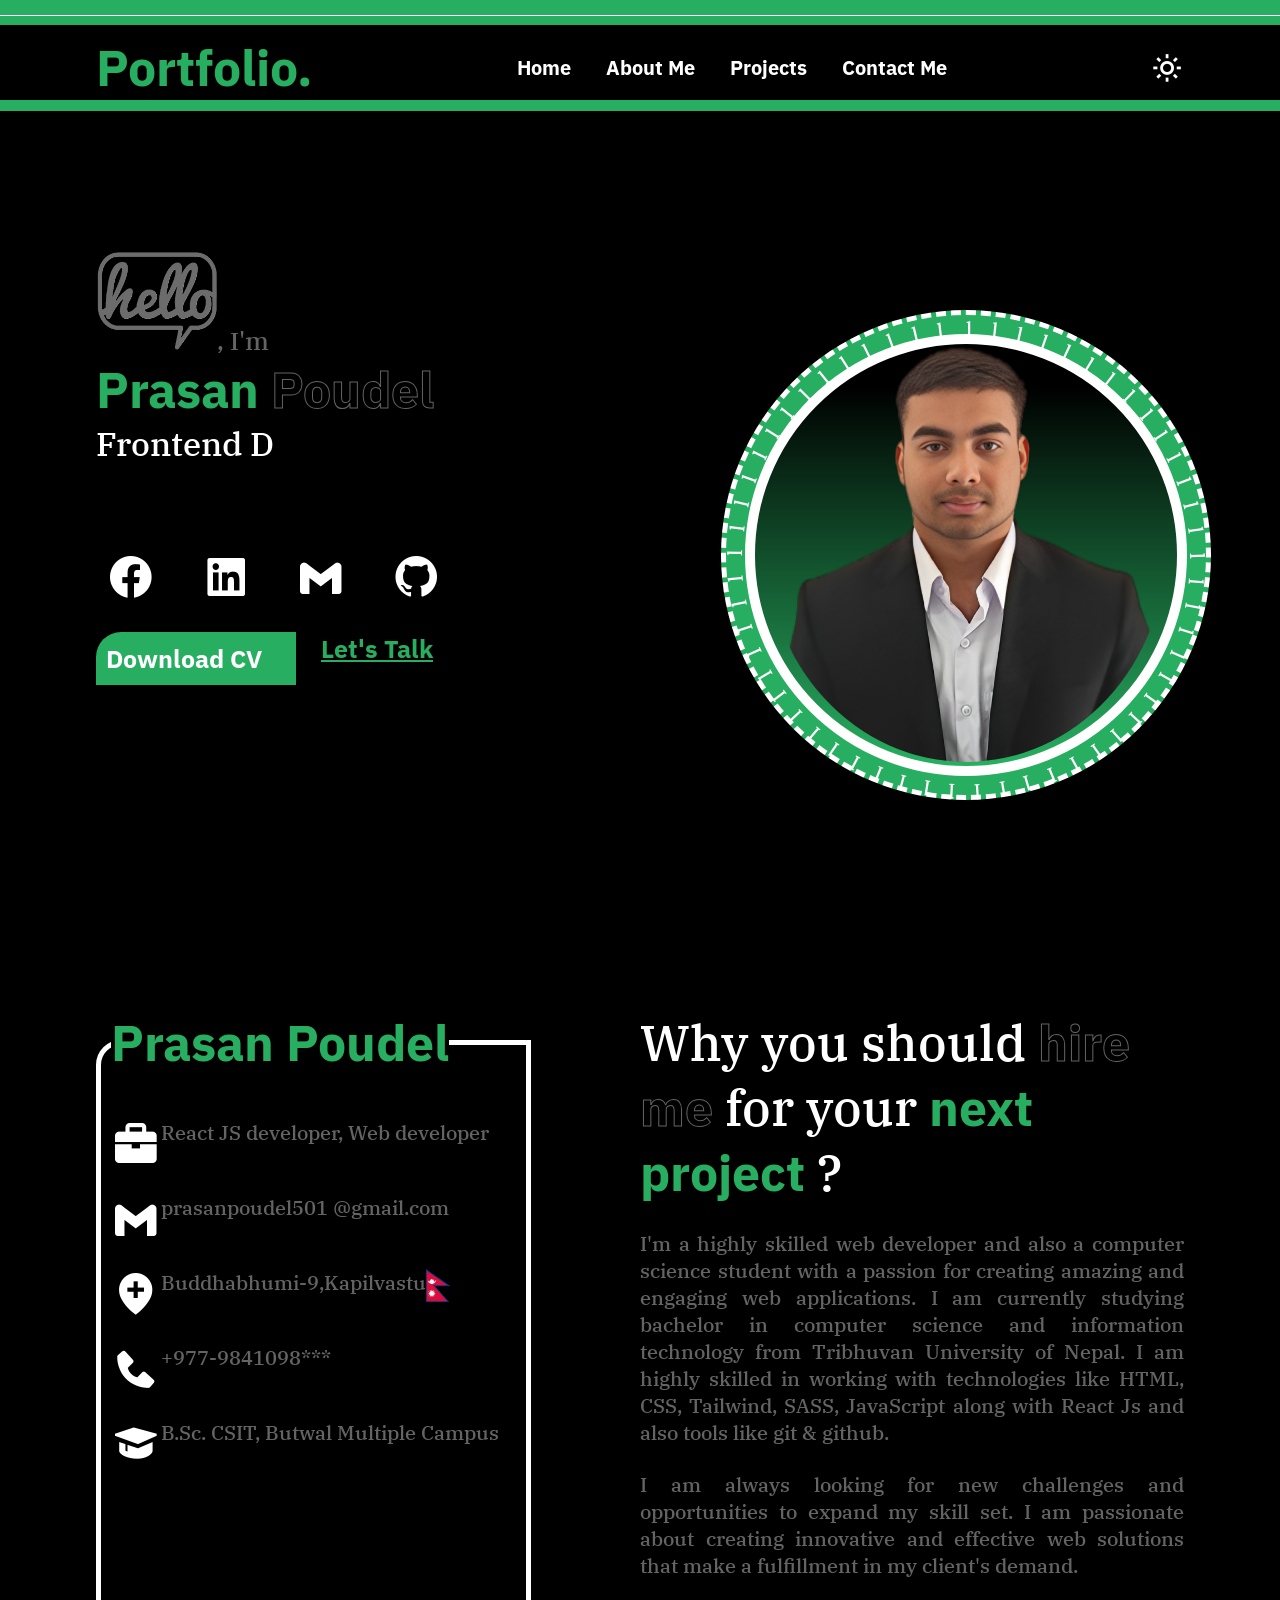
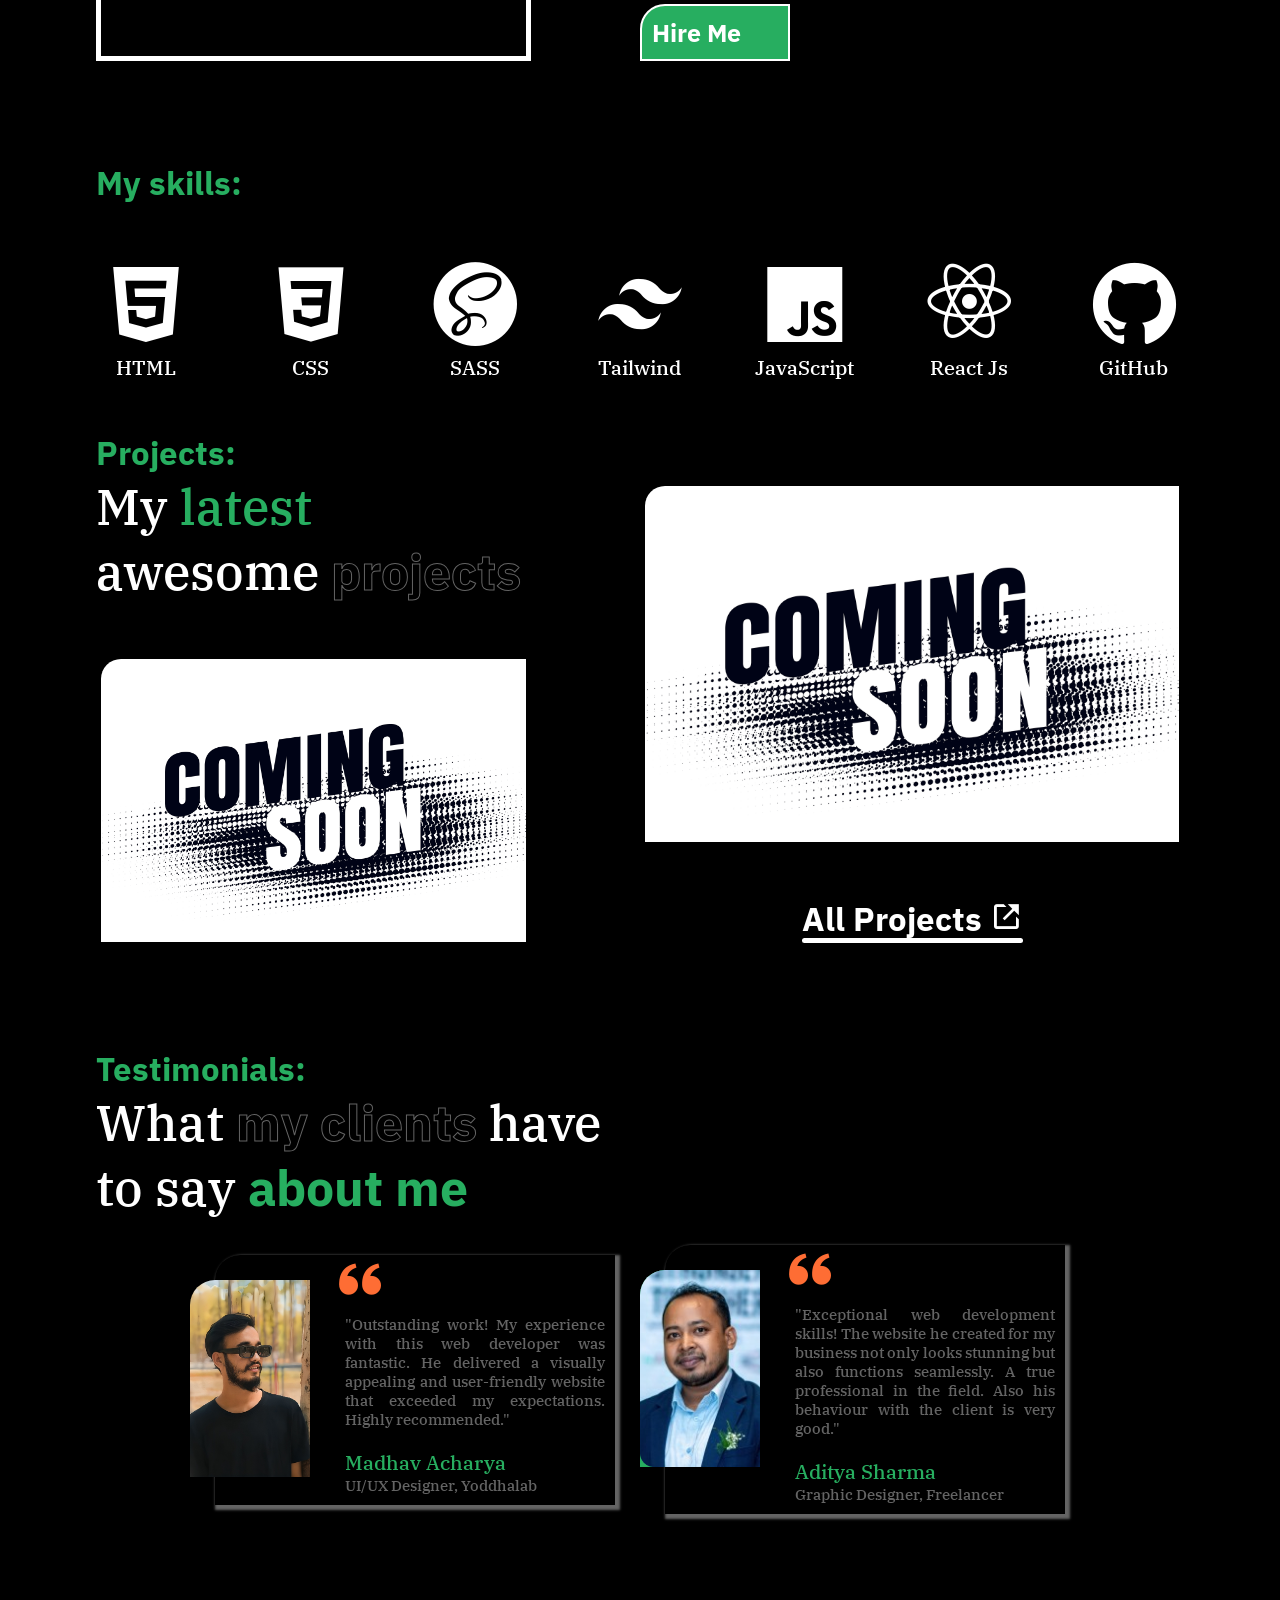
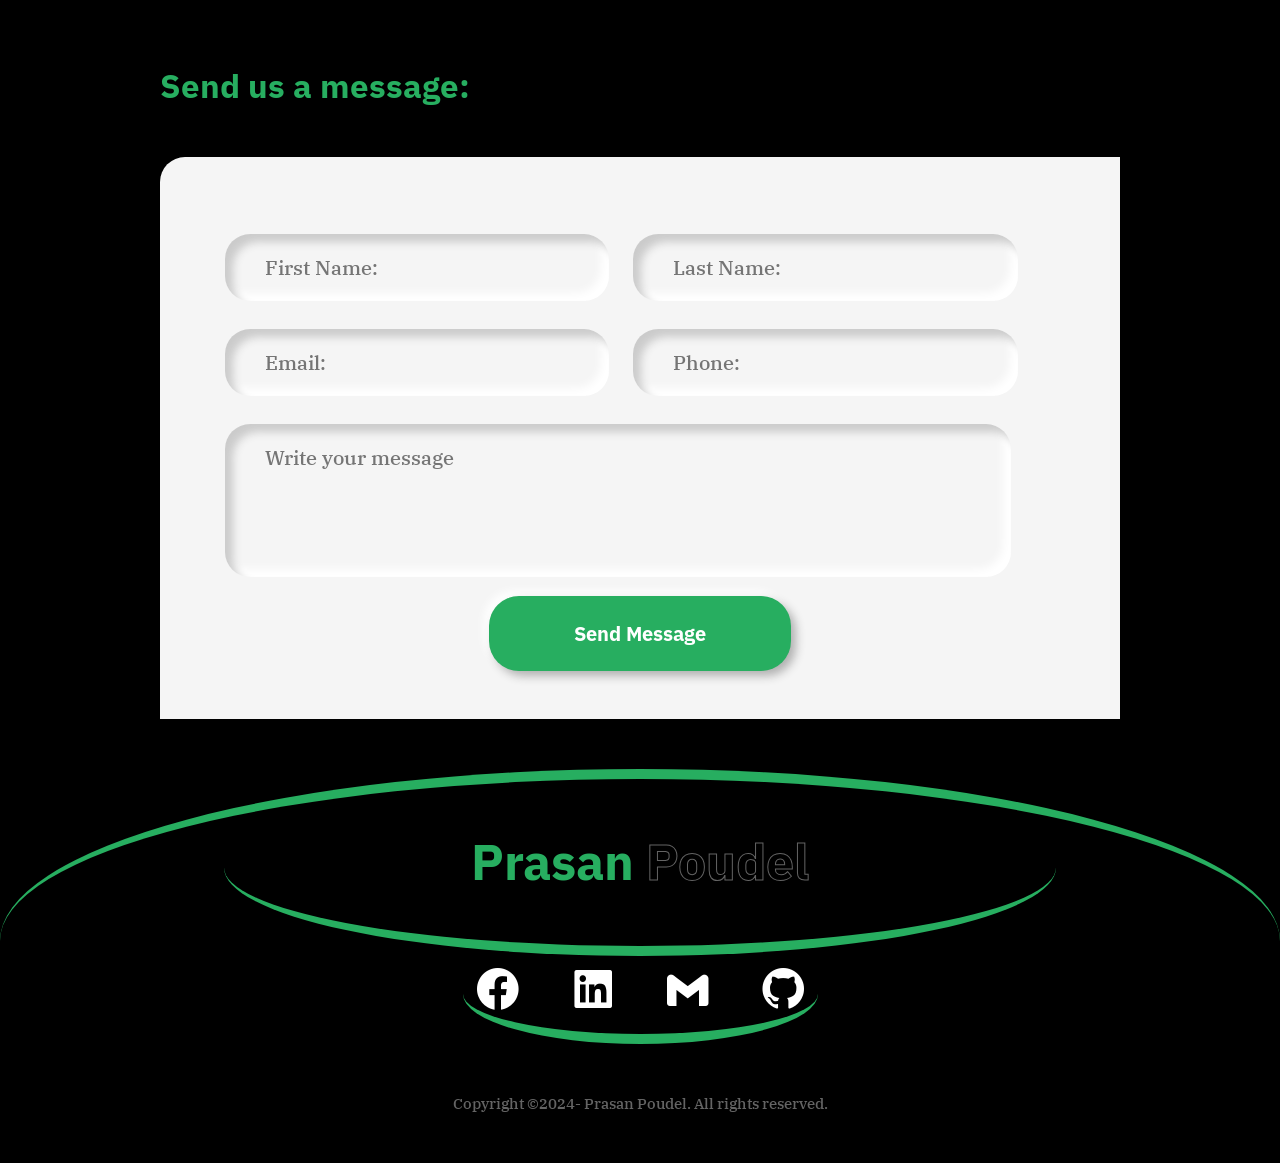
==== index.html @ 03b22774 "done" ====
<!DOCTYPE html>
<html lang="en">
<head>
  <meta charset="UTF-8">
  <meta name="viewport" content="width=device-width, initial-scale=1.0">
  <title>Prasan Poudel Portfolio.</title>
  <link rel="stylesheet" href="./style.css">
  <link href='https://unpkg.com/boxicons@2.1.4/css/boxicons.min.css' rel='stylesheet'>
  <link href="https://unpkg.com/aos@2.3.1/dist/aos.css" rel="stylesheet">
  <link rel="icon" href="./images/icon.webp">
</head>
<body>
  <div class="top">
    <div class="top_whiteLine"></div>
  </div>
  <header>
    <h1 class="primaryColor specialFont">Portfolio.</h1>
    <div class="navLinks">
      <ul> 
      <li><a href="#hero" class="specialFont">Home</a></li>
      <li><a href="#about" class="specialFont">About Me</a></li>
      <li><a href="#projects" class="specialFont">Projects</a></li>
      <li><a href="#contact" class="specialFont">Contact Me</a></li>
      </ul>
    </div>
    <button id="darkModeBtn" class='bx bx-moon' onclick="darkModeToggle()"></button>
    <div id="menuBtn" class="bx bx-menu-alt-right"></div> 
  </header>
  <section class="hero" id="hero">
    <div class="heroText" data-aos="fade-up" >
<p class="greet">
  <img src="./images/hello.png" alt="">, I'm
</p>
<h1 class="primaryColor specialFont">
  Prasan
<span class="transparentText specialFont">
Poudel</span></h1>
<p class="typewriter">
</p>
<div class="mySocials">
<ul>
  <li>
    <a href="https://www.facebook.com/prasan.poudel.77"><i class='bx bxl-facebook-circle'></i></a>
    <a href="#"><i class='bx bxl-linkedin-square' ></i></a>
    <a href="mailto:prasanpoudel501.gmail.com"><i class='bx bxl-gmail' ></i></a>
    <a href="https://github.com/PrasanPoudel"><i class='bx bxl-github' ></i></a>
  </li>
</ul>
</div>
<div class="heroBtn">
  <button class="downloadCV"><a href="./portfolio.pdf" class="specialFont">Download CV</a></button>
  <a href="#contact" class="specialFont">Let's Talk</a>
</div>
    </div>
    <div class="heroImg">
    <div class="heroImgContainer">
      <img src="images/profile.png" alt="">
      <div class="rotate-text">
          <div class="text">
              <p>lllllllllllllllllllllllllllllllllllllllllllllllllllllllll</p>
          </div>
          <span><i></i></span>
      </div>
  </div>
  </div>
  </section>
  
  <section class="about" id="about">
  <fieldset class="about-Box1" data-aos="fade-right" >
    <legend class="primaryColor specialFont">Prasan Poudel</legend>
    <ul>
      <li>
        <i class='bx bxs-briefcase'></i>
        React JS developer, Web developer
      </li>
      <li>
        <i class='bx bxl-gmail'></i>
        prasanpoudel501 @gmail.com
      </li>
      <li>
        <i class='bx bxs-location-plus'></i>
        Buddhabhumi-9,Kapilvastu <img src="./images/NepalFlag.png" alt="" class="NepalFlag">
      </li>
      <li>
        <i class='bx bxs-phone'></i>
        +977-9841098***
      </li>
      <li>
        <i class='bx bxs-graduation'></i>
        B.Sc. CSIT, Butwal Multiple Campus
      </li>
    </ul>
  </fieldset>
<div class="about-Box2" data-aos="fade-left" >
  <p class="headingText">
    Why you should <span class="transparentText specialFont">hire me</span> for your <span class="primaryColor specialFont">next </span><span class="primaryColor specialFont">project </span>?
  </p>
<p class="explanation">
  I'm a highly skilled web developer and also a computer science student with a passion for creating amazing and engaging web applications. I am currently studying bachelor in computer science and information technology from Tribhuvan University of Nepal. I am highly skilled in working with technologies like HTML, CSS, Tailwind, SASS, JavaScript along with React Js and also tools like git & github.
</p>
<p class="explanation"> I am always looking for new challenges and opportunities to expand my skill set. I am passionate about creating innovative and effective web solutions that make a fulfillment in my client's demand.
</p>
<button class="hireBtn "><a href="mailto:prasanpoudel501@gmail.com" class="specialFont">Hire Me</a></button>
</div>
  </section>
  <section class="mySkills">
    <div class="mySkillsTitle">
      <p class="specialFont">My skills:</p>
    </div>
    <div class="skills" data-aos="fade-down" >
      <ul>
        <li><i class='bx bxl-html5'></i>HTML</li>
        <li><i class='bx bxl-css3'></i>CSS</li>
        <li><i class='bx bxl-sass' ></i>SASS</li>
        <li><i class='bx bxl-tailwind-css' ></i>Tailwind</li>
        <li><i class='bx bxl-javascript' ></i>JavaScript</li>
        <li><i class='bx bxl-react'></i>React Js</li>
        <li><i class='bx bxl-github'></i>GitHub</li>
      </ul>
    </div>
  </section>
<section class="projects" id="projects">
<div class="projectsTitle specialFont">
  Projects:
</div>
<div class="allProjects">
<div class="projects-Box1" data-aos="fade-right">
  <div class="allProjectsHeading">
  <p class="headingText">My <span class="primaryColor specialfont">latest</span></p><p class="headingText">awesome <span class="transparentText specialFont">projects</span></p>
  </div>
  <div class="project">
    <img src="./images/project.png " alt="">
    <div class="overlay">
      <p>E-Commerce Webpage</p>
      <p><a href="#">Live Demo</a><i class='bx bxs-right-arrow'></i></p>
    </div>
  </div>
</div>
<div class="projects-Box2" data-aos="fade-left">
  <div class="project">
    <img src="./images/project.png " alt="">
    <div class="overlay">
      <p>E-Commerce Webpage</p>
      <p><a href="#">Live Demo</a><i class='bx bxs-right-arrow'></i></p>
    </div>
  </div>
  <div class="allProjectsLink">
    <a href="./allProjects.html" class="specialFont">All Projects <i class='bx bx-link-external'></i></a>
  </div>
</div>
</div>
</section>

  <section class="testimonials" data-aos="fade-up" >
    <p class="testimonialsTitle specialFont">Testimonials:</p>
    <div class="headingText">
      What <span class="transparentText specialFont">my clients</span> have <br/>
      to say <span class="primaryColor specialFont">about me</span>
    </div>
    <div class="clientTestimonials">
      <div class="clientTestimonial">
        <div class="clientImg">
  <img src="./images/client1.png" alt="">
        </div>
        <div class="clientTestimonialComment">
          <div class="quote">
            <i class='bx bxs-quote-alt-left'></i>
          </div>
          <div class="comment">
            "Outstanding work! My experience with this web developer was fantastic. He delivered a visually appealing and user-friendly website that exceeded my expectations. Highly recommended."
          </div>
          <div class="client">
            <p class="clientName">
              Madhav Acharya
            </p>
            <p class="clientPost">
              UI/UX Designer, Yoddhalab
            </p>
          </div>
        </div>
      </div>
      <div class="clientTestimonial">
        <div class="clientImg">
  <img src="./images/client2.png" alt="">
        </div>
        <div class="clientTestimonialComment">
          <div class="quote">
            <i class='bx bxs-quote-alt-left'></i>
          </div>
          <div class="comment">
            "Exceptional web development skills! The website he created for my business not only looks stunning but also functions seamlessly. A true professional in the field. Also his behaviour with the client is very good."
          </div>
          <div class="client">
            <p class="clientName">
              Aditya Sharma
            </p>
            <p class="clientPost">
              Graphic Designer, Freelancer
            </p>
          </div>
        </div>
      </div>
    </div>
  </section>
<section class="contact" id="contact">
  <p class="contactTitle specialFont">Send us a message:</p>
  <div class="formContainer">
  <form id="myForm" data-aos="fade-up">
      <div class="form-fields">
          <div class="form-group">
              <input type="text" class="fname" placeholder="First Name:" oninput="capitalizeFirstLetter(this)" required>
          </div>
          <div class="form-group">
              <input type="text" class="lname" placeholder="Last Name:" oninput="capitalizeFirstLetter(this)" required>
          </div>
          <div class="form-group">
              <input type="email" class="email" placeholder="Email:" required>
          </div>
          <div class="form-group">
              <input type="number" class="phone" placeholder="Phone:" pattern="[0-9]{10}" required>
          </div>
          <div class="form-group">
              <textarea name="message" id="" placeholder="Write your message" required></textarea>
          </div>
      </div>
      <input type="submit" value="Send Message" class="submitBtn specialFont" onclick="validateForm()">
  </form>
  </div>
</section>
<footer>
  <h1 class="primaryColor specialFont">
    Prasan
  <span class="transparentText specialFont">
  Poudel</span></h1>
    <ul>
      <li>
        <a href="https://www.facebook.com/prasan.poudel.77"><i class='bx bxl-facebook-circle'></i></a>
        <a href="#"><i class='bx bxl-linkedin-square' ></i></a>
        <a href="mailto:prasanpoudel501.gmail.com"><i class='bx bxl-gmail' ></i></a>
        <a href="https://github.com/PrasanPoudel"><i class='bx bxl-github' ></i></a>
      </li>
    </ul>
  <p class="copyright">Copyright &copy;2024- Prasan Poudel. All rights reserved.</p>
</footer>
<script src="./script.js"></script>
<script src="https://unpkg.com/aos@2.3.1/dist/aos.js"></script>
</body>
<script> 
  AOS.init(
    {
      duration: 750
    }
    );
    </script>
</html>
---- style.css ----
@import url('https://fonts.googleapis.com/css2?family=IBM+Plex+Sans:ital,wght@0,100;0,200;0,300;0,400;0,500;0,600;0,700;1,100;1,200;1,300;1,400;1,500;1,600;1,700&family=Lexend+Deca:wght@100..900&display=swap');
@import url('https://fonts.googleapis.com/css2?family=IBM+Plex+Sans:ital,wght@0,100;0,200;0,300;0,400;0,500;0,600;0,700;1,100;1,200;1,300;1,400;1,500;1,600;1,700&family=IBM+Plex+Serif:ital,wght@0,100;0,200;0,300;0,400;0,500;0,600;0,700;1,100;1,200;1,300;1,400;1,500;1,600;1,700&family=Lexend+Deca:wght@100..900&display=swap');
*{
  margin: 0;
  padding: 0;
  list-style: none;
  text-decoration: none;
  scroll-behavior: smooth;
  font-family: "IBM Plex Serif", serif;
  font-weight: 500;
  color: var(--text-color);
  box-sizing: border-box;
}
:root{
  font-size: var(--font-size);
  --font-size:10px;
  --background-color:#fff;
  --primaryColor:#00305F;
  --text-color:rgba(100, 100, 100, 1);
  --useful-text:#000;
}
.specialFont{
  font-family: "IBM Plex Sans", sans-serif;
  font-weight: 750;
}
body{
  background-color: var(--background-color);
  overflow-x: hidden;
}
header,section,footer{
  padding:0 7.5%;
  width: 100%;
}
section,footer{
margin-top: 50px;
overflow: hidden !important;
}
/* header */
.top{
  background: var(--primaryColor);
  height: 25px;
  width: 100%;
  position: relative;
}
.top_whiteLine{
  background-color: #fff;
  height: 5px;
  width: 100%;
  position: absolute;
  bottom: 5px;
}
header{
  display: flex;
  flex-direction: row;
  justify-content: space-between;
  align-items: center;
  padding-top: 10px;
  position: sticky;
  top: 0;
  z-index: 15 !important;
  background-color: var(--background-color);
  box-shadow: -1px 1px 0px 10px var(--primaryColor);
  -webkit-box-shadow: -1px 1px 0px 10px var(--primaryColor);
  -moz-box-shadow: -1px 1px 0px 10px var(--primaryColor);
}
.navLinks ul{
  display: flex;
  gap: 35px;
}
.navLinks ul li a{
  color: var(--useful-text);
  font-size: 2rem;
  position: relative;
  cursor: pointer;
}
.navLinks a::before{
  content: "";
  position: absolute;
  bottom: -2.5px;
  height: 2.5px;
  border-radius: 50px;
  width: 0;
  background: var(--primaryColor);
}
.navLinks a:hover::before{
  width: 100%;
}
#menuBtn{
  display: none;
  background-color: transparent;
  animation: scaling 3s infinite;
  font-size: 3.3rem;
  color: var(--useful-text);
}
@keyframes scaling {
  from{
    transform: scale(1);
  }
  to{
    transform: scale(1.5);
  }
}
@media screen and (max-width:1200px) {
  .navLinks{
    padding: auto;
    display: flex;
    background-color: var(--primaryColor);
    position: absolute;
    top: 150px;
    width: 80%;
    height: 75vh;
    text-align: center;
    justify-content: center;
    align-items: center;
    display: none;
  }
  #menuBtn{
    display: block;
      cursor: pointer;
    }
    .navLinks ul{
      flex-direction: column;
    }
    .navLinks ul li a{
      color: #fff;
      font-size: 3.3rem;
    }
    .menu_active{
      display: flex;
    }
  }

/* hero section */
.hero{
display: grid;
grid-template-columns: 60% 40%;
height: 90vh;
}
.hero .heroText{
  display: flex;
  flex-direction: column;
  padding-top: 100px;
}
.greet{
  font-size: 2.5rem;
}
.greet img{
  height: 10rem;
  filter: invert(40%);
}
.typewriter {
  font-size: 3.3rem;
  height: auto;
  min-height: 100px;
  margin-bottom: 10px;
  color: var(--useful-text);
}
.mySocials ul li{
  display: flex;
  gap: 25px;
}
.mySocials ul li a i{
  font-size: 5rem;
  border-radius: 50px;
  margin: 10px 0;
  padding: 10px;
  color: var(--useful-text);
}
.mySocials ul li a i:hover{
  background: var(--primaryColor);
  color: #fff;
}
.heroBtn{
  display: flex;
  gap: 25px;
  margin: 10px 0 0 0;
}
.heroBtn a{
  color: var(--primaryColor);
  text-decoration: underline;
  font-size: 2.5rem;
}
.downloadCV{
  background: var(--primaryColor);
  border: none;
  border-top-left-radius: 25px;
  text-align: center;
  padding: 10px;
  text-align: left;
  width: 200px;
}
.downloadCV a{
  font-size: 2.5rem;
  color: #fff;
  text-decoration: none;
}
.heroImg{
  display: flex;
  height: 100%;
  width: 100%;
  justify-content: center;
}
.heroImgContainer{
  position: relative;
  animation: floatImage 3s ease-in-out infinite;
  display: flex;
  justify-content: center;
  align-items: center;
}

.heroImgContainer img{
  position: relative;
  width: 400px;
  height: auto;
  z-index: 15 !important;
 border-radius: 50%;
 bottom: 10px;
}

.rotate-text{
  position: absolute;
  display: flex;
  justify-content: center;
  align-items: center;
  padding: 2rem;
}
.rotate-text span{
  position: relative;
  width: 442px;
  height: 442px;
  background: linear-gradient(180deg, var(--background-color) 10%, var(--primaryColor) 99%);
  border: 10px solid var(--useful-text);
  border-radius: 50%;
  z-index: 1;
  overflow: hidden;
}
.rotate-text span i{
  position: absolute;
  animation: animate 2s linear infinite;
}


.rotate-text .text{
  position: absolute;
  width: 490px;
  height: 490px;
  background: var(--primaryColor);
  border-radius: 50%;
  animation: rotateText 10s linear infinite;
  border: 5px dashed #fff;
}

.text b{
  position: absolute;
  transform-origin: 0 245px;
  display: block;
  top: 0;
  left: 50%;
  font-size: 2rem;
  color: #fff;
}
@keyframes animate{
  0%{
      transform: rotate(0deg);
  }
  100%{
      transform: rotate(360deg);
  }
}

@keyframes rotateText{
  0%{
      transform: rotate(0deg);
  }
  100%{
      transform: rotate(360deg);
  }
}
@keyframes floatImage{
  0%{
      transform: translateY(0);
  }
  50%{
      transform: translateY(-45px);
  }
  100%{
      transform: translateY(0);
  }
}

@media screen and (max-width:1200px){
  .hero{
  display: flex;
  flex-direction: column;
  justify-content: center;
  align-items: center;
  gap: 50px;
  height: auto;
}
.heroImgContainer{
  display: flex;
  align-items: center;
  justify-content: center;
  height: auto;
}
.heroImgContainer img{
  width: 90%;
  bottom: 0;
}
.rotate-text{
  display: none;
}
.heroImgContainer img{
  background: linear-gradient(180deg, var(--background-color) 10%, var(--primaryColor) 90%);
  border: 5px solid var(--useful-text);
}
}


/* about section */
.about{
  display: grid;
  grid-template-columns: 40% 50%;
  padding-bottom: 50px;
  height: auto;
  justify-content: space-between;
  align-items: center;
}
.about-Box1{
  height: 100%;
  width: 100%;
}
.about-Box1 {
  border: 5px solid var(--useful-text);
  padding: 10% 10px 10% 10px;
  border-top-left-radius:25px;
}
.about-Box1 ul{
  display: flex;
  flex-direction: column;
  gap: 25px;
  height: 100%;
}
.about-Box1 ul li i{
  font-size: 5rem;
  color: var(--useful-text);
} 
.NepalFlag{
  height: 3.3rem;
}
.about-Box1 ul li{
  display: flex;
  font-size: 2rem;
  text-align: justify;
}
.about-Box2{
  display: flex;
  flex-direction: column;
}
.headingText{
  font-size: 5rem;
  color: var(--useful-text);
}
.transparentText{
  font-size: 5rem;
  -webkit-text-fill-color: transparent;
  -webkit-text-stroke-width: 1px;
  color: var(--text-color);
}
.primaryColor{
  color: var(--primaryColor);
  font-size: 5rem;
}
.explanation{ 
  font-size: 2rem;
  text-align: justify;
  margin-top: 25px;
  text-align-last: left;
}
.hireBtn{
  background: var(--primaryColor);
  border: 2.5px solid var(--useful-text);
  padding: 10px;
  border-top-left-radius: 25px;
  margin-top: 25px;
  width: 150px;
  cursor: pointer;
  text-align: left;
}
.hireBtn a{
  color: #fff;
  font-size: 2.5rem;
}

@media screen and (max-width:1200px) {
  .about{
   grid-template-columns: 1fr;
   row-gap: 100px;
  }
  .about-Box1, .about-Box2{
    width: 100% !important;
  }
  .about-Box1 legend{
    text-align: center;
  }
}
/* testimonials section */
.testimonials{
  margin: 100px 0 100px 0;
}
.testimonialsTitle{
  font-size: 3.3rem;
  color: var(--primaryColor);
}
.clientTestimonials{
  margin-top: 25px;
  display: flex;
  justify-content: center;
  align-items: center;
  gap: 50px;
  flex-wrap: wrap;
  padding-bottom: 50px;
}
.clientTestimonial{
  display: flex;
  width: 400px;
  box-shadow: 2.5px 2.5px 2.5px 2.5px rgba(100, 100, 100, 1);
  border-top-left-radius: 25px;
}
.clientImg{
  padding: 25px;
  position: relative;
  margin-left: -50px;
}
.clientImg img{
  height: 197px;
  width: 120px;
  border-top-left-radius: 25px;
  background-color: var(--primaryColor);
}
.clientTestimonialComment{
  display: flex;
  flex-direction: column;
}
.quote i{
  font-size: 5rem;
  color: rgba(254, 109, 52, 1);
}
.comment , .client{
  padding: 10px;
}
.comment{
  font-size: 1.5rem;
  text-align: justify;
}
.clientName{
  font-size: 2rem;
  color: var(--primaryColor);
}
.clientPost{
  font-size: 1.5rem;
}

@media screen and (max-width:1200px) {  
  .testimonials .headingText .primaryColor{
    font-size: 4rem;
  }
  .testimonials .headingText{
    font-size: 4rem;
  }
  .testimonials .headingText .transparentText{
    font-size: 4rem;
  }
  .comment, .clientPost{
    font-size: 1.25rem;
  }
  .clientName{
    font-size: 1.5rem;
  }
  .clientTestimonial{
    width: 300px;
  }
}
/* mySkills section */
.mySkills{
  display: flex;
  flex-direction: column;
  gap: 50px;
}
.mySkillsTitle p{
  font-size: 3.3rem;
  color: var(--primaryColor);
}
.skills ul{
  display: flex;
  justify-content: space-between;
  flex-wrap: wrap;
}
.mySkills ul li{
  display: flex;
  flex-direction: column;
  justify-content: center;
  align-items: center;
  font-size: 2rem;
  color: var(--useful-text);
}
.skills ul li i{
  font-size: 10rem;
  color: var(--useful-text);
}
/* projects section */
.projects{
display: flex;
flex-direction: column;
}
.allProjects{
  display: grid;
  grid-template-columns: 40% 50%;
  justify-content: space-between;
  align-items: center;
}
.projectsTitle{
  font-size: 3.3rem;
  color: var(--primaryColor);
}
.projects-Box1, .projects-Box2{
  display: flex;
  flex-direction: column;
  gap: 50px;
  justify-content: space-between;
}
.project{
  position: relative;
  display: flex;
  flex-direction: column;
  overflow: hidden;
  border: 5px solid black;
  border-top-left-radius: 25px;
}
.project img{
  width: 100%;
  height: 100%;
}
.overlay p{
  font-size: 3.5rem;
  color: #fff;
}
.overlay p i{
  font-size: 2rem;
  color: #fff;
  padding-left: 10px;
}
.overlay p a{
  font-size: 2rem;
  color: #fff;
  position: relative;
}
.overlay p a::before{
  content: "";
  position: absolute;
  bottom: -2.5px;
  width: 100%;
  background-color: #fff;
  height: 1.5px;
  transition: all ease 0.5s;
}
.overlay p a:hover::before{
  height: 3.5px;
  animation: underline 1s linear;
}
@keyframes underline {
  from{
    width: 0;
  }
  to{
    width: 100%;
  }
}
.overlay{
  display: flex;
  z-index: 1;
  flex-direction: column;
  background-color: var(--primaryColor);
  justify-content: center;
  padding:25px;
  position: absolute;
  bottom: 0;
  left: 0;
  width: 100%;
  height: 50%;
  opacity: 0;
}
.project:hover .overlay{
  display: flex;
  opacity: 0.9;
}
.allProjectsLink{
  display: flex;
  justify-content: center;
  align-items: center;
}
.allProjectsLink a{
  font-size: 3.3rem;
  color: var(--useful-text);
  position: relative;
}
.allProjectsLink a:before{
  content: "";
  position: absolute;
  bottom: -2.5px;
  height: 5px;
  background-color: var(--useful-text);
  width: 100%;
  border-radius: 50px;
}
.allProjectsLink a:hover::before{
  animation: underline 1s linear;
}
.allProjectsLink a i{
  color: var(--useful-text);
}
@media screen and (max-width:1200px) {
  .allProjects{
    grid-template-columns: 1fr;
    row-gap: 50px;
  }
  .allProjects .headingText{
    font-size: 4rem;
  }
  .projects-Box1 .allProjectsHeading .headingText, .primaryColor{
    font-size: 4rem;
  }
  .projects-Box1 .allProjectsHeading .headingText, .transparentText{
    font-size: 4rem;
  }
  .overlay p{
    font-size: 2.5rem;
  }
}
/* contact  section*/
.contact{
  display: flex;
  flex-direction: column;
  justify-content: center;
  width:90%;
  margin: 0 auto 0 auto;
  gap: 50px;
}
.contactTitle{
  font-size: 3.3rem;
  color: var(--primaryColor);
}
.formContainer{
  width: 100%;
  background-color: rgba(245, 245, 245, 1);
  padding: 5%;
  border-top-left-radius:25px;
}
form{
  display: flex;
  flex-direction: column;
  align-items: center;
  background-color: rgba(245, 245, 245, 1);
}
.form-fields{
  display: table;
  width: 100%;
  padding: 15px 5px 5px 5px;
}
.form-fields input,
.form-fields textarea{
  color: rgba(100, 100, 100, 1);
  border: none;
  outline:none;
  background: none;
  font-size: 2rem;
  padding: 20px 10px 20px 10px;
  width:100%
}
.form-fields textarea{
  height: 150px;
  resize: none;
}
.form-group{
  width: 45%;
  float: left;
  padding: 0px 30px;
  margin: 14px 12px;
  border-radius: 25px;
  box-shadow: inset 8px 8px 8px #cbcbcb, inset -8px -8px 8px #fff;
}
.form-fields .form-group:last-child {
  width: 92%;
}
.submitBtn{
  width: 35%;
  height: 75px;
  border-radius: 30px;
  font-size: 2rem;
  outline: none;
  border:none;
  cursor: pointer;
  color:#fff;
  text-align: center;
  background: var(--primaryColor);
  box-shadow: 5px 5px 10px #b1b1b1, -5px -5px 10px #fff;
  transition: 0.5s;
}
@media screen and (max-width: 1200px) {
  .contact{
    width: 100%;
    height: inherit;
    float: none;  
  }
  .form-group{
    width: 100%;
    margin: 25px 0px;
  }
  .form-fields .form-group:last-child, 
  .submitBtn{
    width: 100%;
  }
}

/* footer section */
footer{
  margin-top: 50px;
  position: relative;
  display: flex;
  justify-content: center;
  flex-direction: column;
  align-items: center;
  padding: 50px 0 0 0;
  margin-bottom: 50px;
  border-top: 10px solid var(--primaryColor);
  border-top-left-radius: 150%;
  border-top-right-radius: 150%;
}
footer::before{
  position: absolute;
  content: "";
  top: 0;
  left: auto;
  right: auto;
  width: 65%;
  height: 50%;
  border: none;
  border-bottom-left-radius:150%;
  border-bottom-right-radius: 150%;
  border-bottom: 10px solid var(--primaryColor);
  z-index: -1;
}
footer ul{
  margin: 50px 0 50px 0;
  border: none;
  border-bottom-left-radius:150%;
  border-bottom-right-radius: 150%;
  border-bottom: 10px solid var(--primaryColor);
}
footer ul li{
  display: flex;
  gap: 25px;
}
footer ul li a i{
  z-index: 10;
  font-size: 5rem;
  border-radius: 50px;
  margin: 10px 0;
  padding: 10px;
  color: var(--useful-text);
}
footer ul li a i:hover{
  background: var(--primaryColor);
  color: #fff;
}
.copyright{
  font-size: 1.5rem;
  text-align: center;
}

/* darkmode */
.darkMode{
  --background-color:#000;
  --useful-text:#fff;
  --primaryColor: #27AE60;
  --text-color: rgba(100, 100, 100, 1);
}
#darkModeBtn{
  background-color: transparent;
  border: none;
  font-size: 3.3rem;
  cursor: pointer;
  color: var(--useful-text);
}
@media screen and (max-width:600px){
  :root{
    --font-size: 7.5px;
  }
}
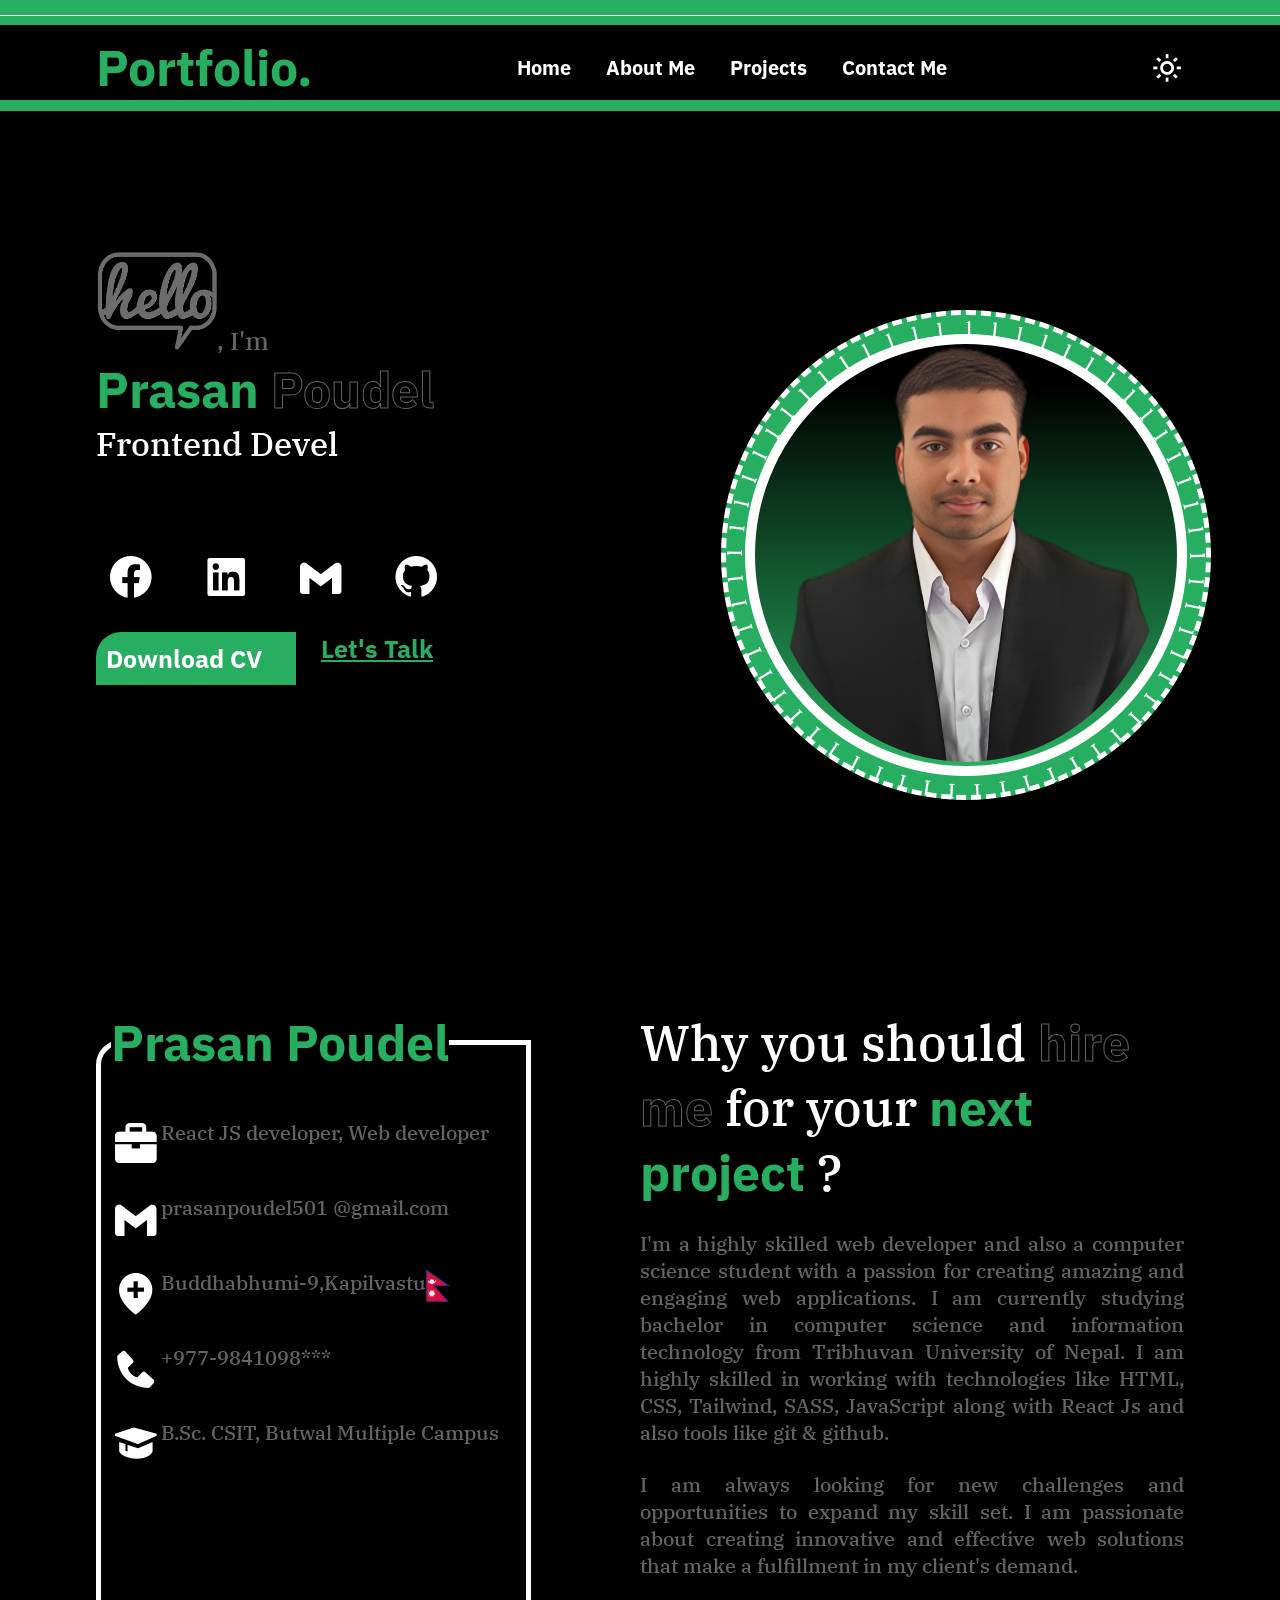
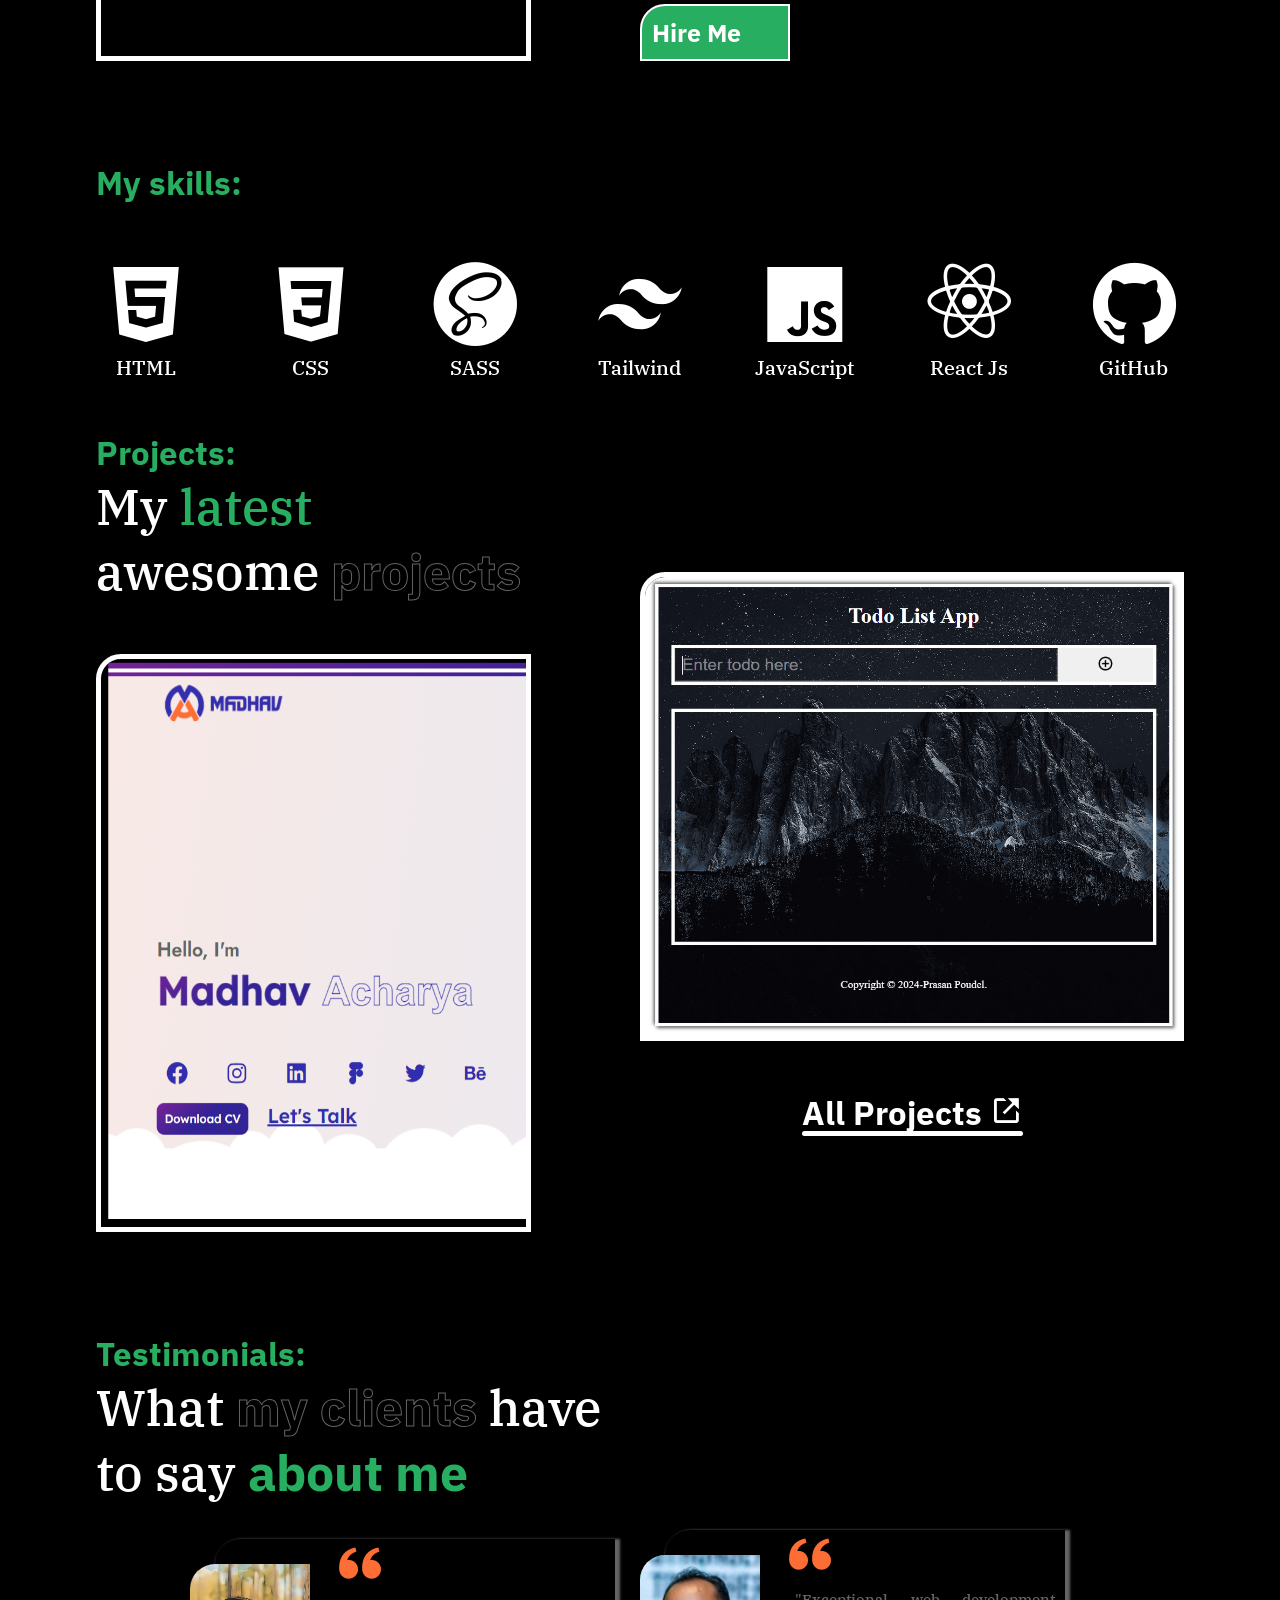
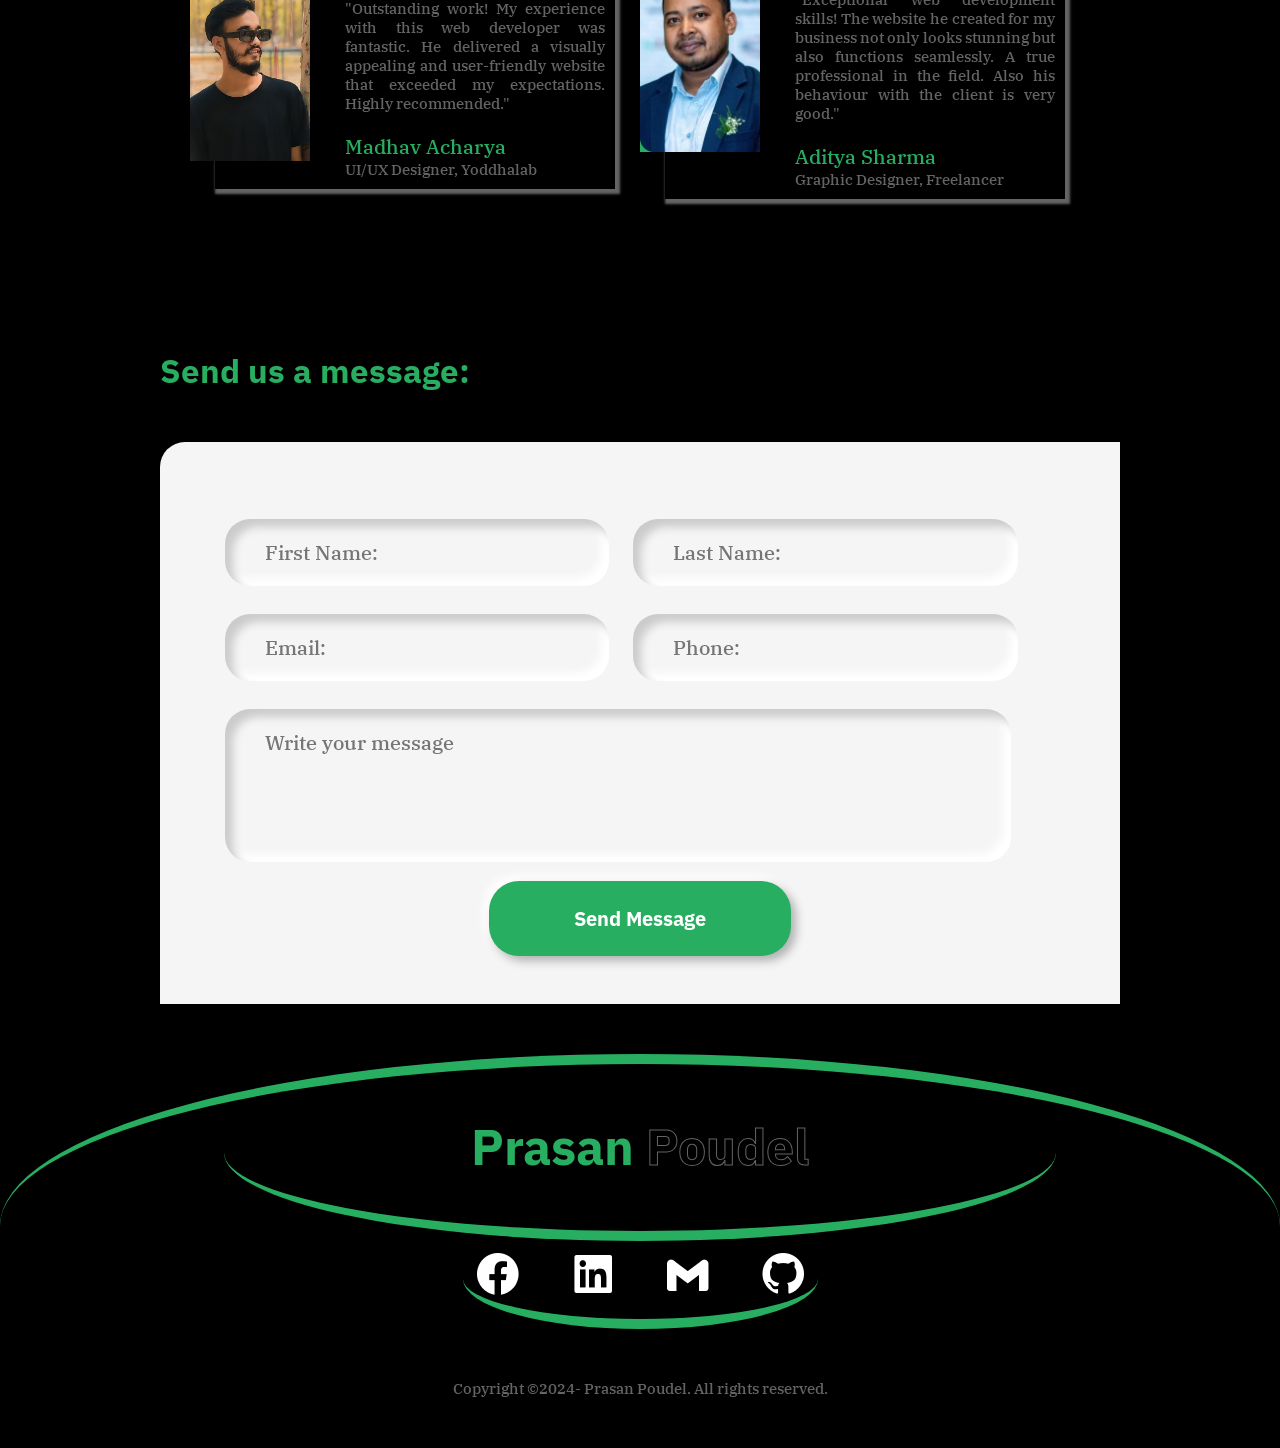
==== commit 9e65fba8: "projects Added" ====
--- a/index.html
+++ b/index.html
@@ -129,19 +129,21 @@
   <p class="headingText">My <span class="primaryColor specialfont">latest</span></p><p class="headingText">awesome <span class="transparentText specialFont">projects</span></p>
   </div>
   <div class="project">
-    <img src="./images/project.png " alt="">
+    <img src="./allProjectsImage/clientPortfolioImg.png " alt="">
     <div class="overlay">
-      <p>E-Commerce Webpage</p>
-      <p><a href="#">Live Demo</a><i class='bx bxs-right-arrow'></i></p>
+      <p>Client's Portfolio</p>
+      <p><a href="https://prasanpoudel.github.io/client-s-Portfolio/">Live Demo</a><i class='bx bxs-right-arrow'></i></p>
+      <p><a href="https://github.com/PrasanPoudel/client-s-Portfolio/blob/main/index.html">Source Code</a><i class='bx bxs-right-arrow'></i></p>
     </div>
   </div>
 </div>
 <div class="projects-Box2" data-aos="fade-left">
   <div class="project">
-    <img src="./images/project.png " alt="">
+    <img src="./allProjectsImage/todoListAppImg.png" alt="">
     <div class="overlay">
-      <p>E-Commerce Webpage</p>
-      <p><a href="#">Live Demo</a><i class='bx bxs-right-arrow'></i></p>
+      <p>Functional Todo List App</p>
+      <p><a href="https://prasanpoudel.github.io/allProjects/TodoApp/">Live Demo</a><i class='bx bxs-right-arrow'></i></p>
+      <p><a href="https://github.com/PrasanPoudel/allProjects/tree/main/TodoApp">Source Code</a><i class='bx bxs-right-arrow'></i></p>
     </div>
   </div>
   <div class="allProjectsLink">
--- a/style.css
+++ b/style.css
@@ -533,9 +533,9 @@
   position: relative;
   display: flex;
   flex-direction: column;
-  overflow: hidden;
-  border: 5px solid black;
+  border: 5px solid var(--useful-text);
   border-top-left-radius: 25px;
+  overflow: hidden !important;
 }
 .project img{
   width: 100%;
@@ -587,7 +587,7 @@
   bottom: 0;
   left: 0;
   width: 100%;
-  height: 50%;
+  height: 100%;
   opacity: 0;
 }
 .project:hover .overlay{
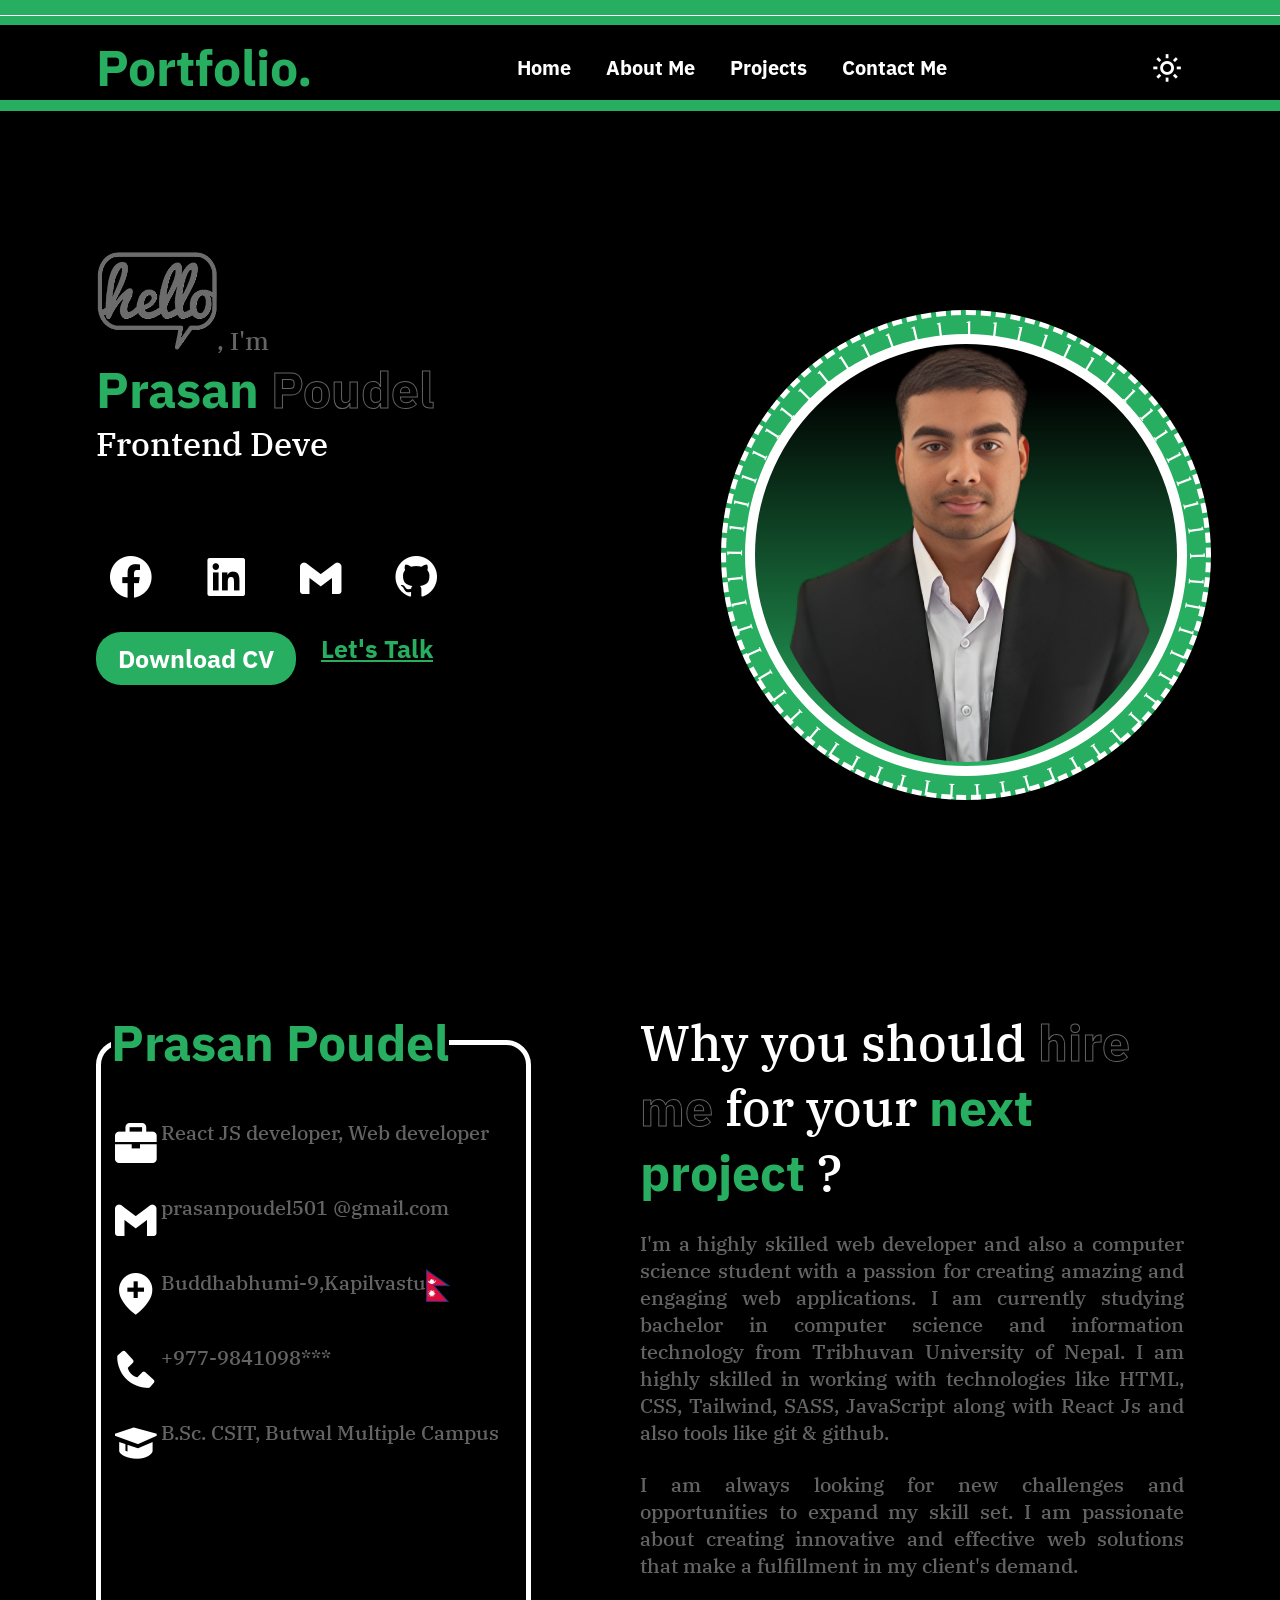
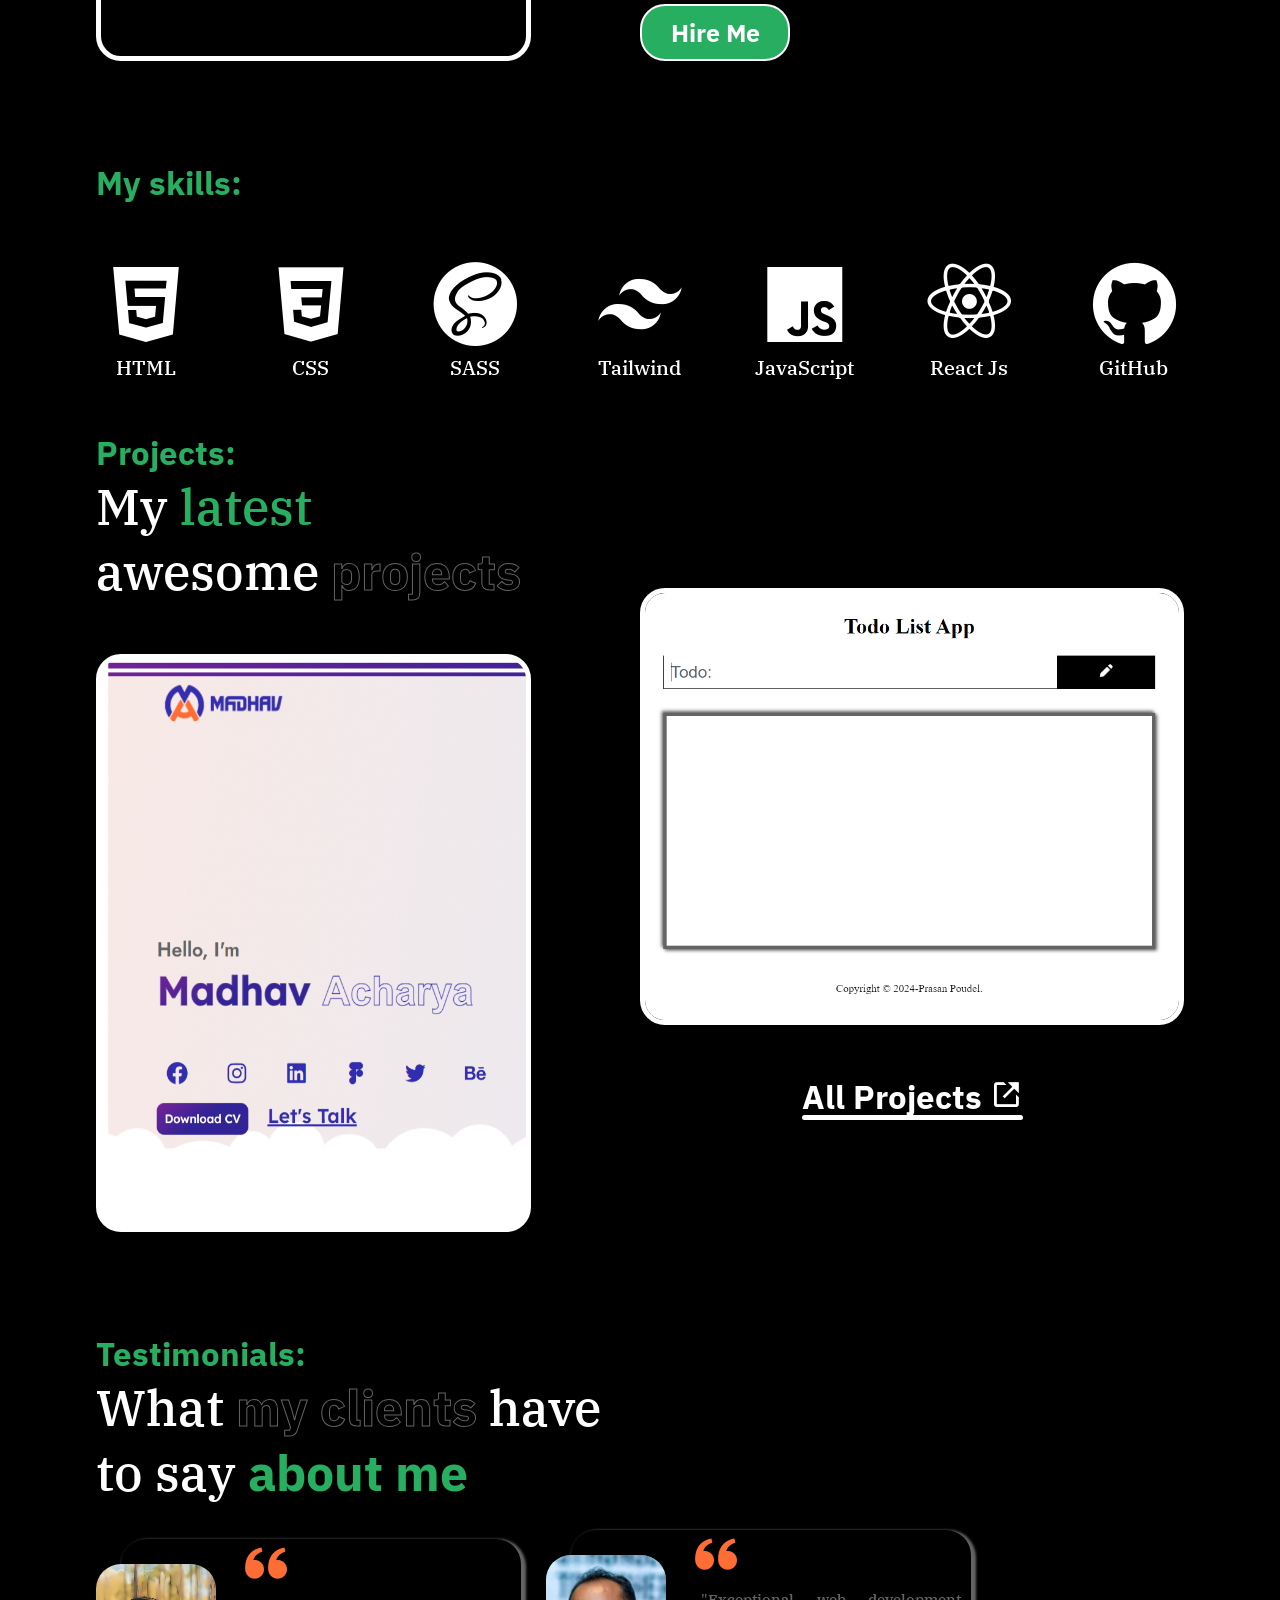
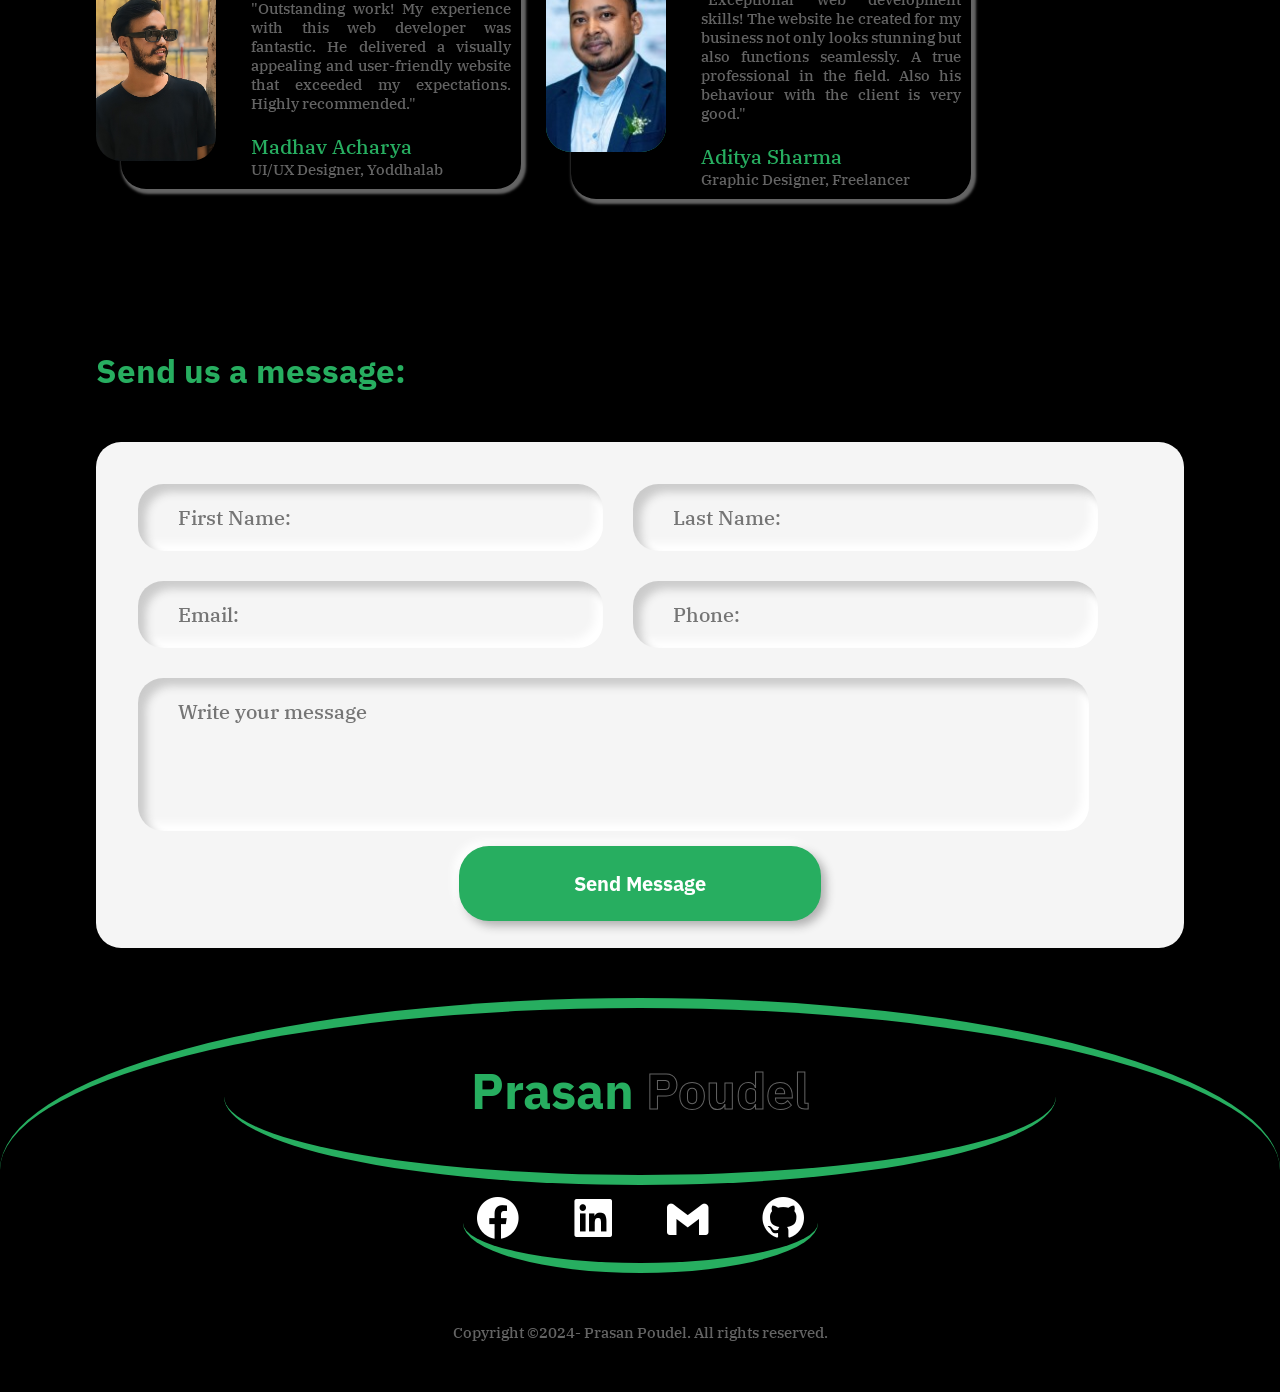
==== commit 95a30ea2: "preLoader added" ====
--- a/index.html
+++ b/index.html
@@ -10,6 +10,9 @@
   <link rel="icon" href="./images/icon.webp">
 </head>
 <body>
+  <div class="preLoaderContainer">
+  <div class="preLoader">Loading...</div>
+  </div>
   <div class="top">
     <div class="top_whiteLine"></div>
   </div>
--- a/style.css
+++ b/style.css
@@ -183,10 +183,10 @@
 .downloadCV{
   background: var(--primaryColor);
   border: none;
-  border-top-left-radius: 25px;
+  border-radius:25px;
   text-align: center;
   padding: 10px;
-  text-align: left;
+  text-align: center;
   width: 200px;
 }
 .downloadCV a{
@@ -333,7 +333,7 @@
 .about-Box1 {
   border: 5px solid var(--useful-text);
   padding: 10% 10px 10% 10px;
-  border-top-left-radius:25px;
+  border-radius:25px;
 }
 .about-Box1 ul{
   display: flex;
@@ -381,11 +381,11 @@
   background: var(--primaryColor);
   border: 2.5px solid var(--useful-text);
   padding: 10px;
-  border-top-left-radius: 25px;
+  border-radius:25px;
   margin-top: 25px;
   width: 150px;
   cursor: pointer;
-  text-align: left;
+  text-align: center;
 }
 .hireBtn a{
   color: #fff;
@@ -415,17 +415,17 @@
 .clientTestimonials{
   margin-top: 25px;
   display: flex;
-  justify-content: center;
   align-items: center;
   gap: 50px;
   flex-wrap: wrap;
   padding-bottom: 50px;
+  padding-left: 25px;
 }
 .clientTestimonial{
   display: flex;
   width: 400px;
   box-shadow: 2.5px 2.5px 2.5px 2.5px rgba(100, 100, 100, 1);
-  border-top-left-radius: 25px;
+  border-radius:25px;
 }
 .clientImg{
   padding: 25px;
@@ -435,7 +435,7 @@
 .clientImg img{
   height: 197px;
   width: 120px;
-  border-top-left-radius: 25px;
+  border-radius:25px;
   background-color: var(--primaryColor);
 }
 .clientTestimonialComment{
@@ -478,7 +478,7 @@
     font-size: 1.5rem;
   }
   .clientTestimonial{
-    width: 300px;
+    width: 250px;
   }
 }
 /* mySkills section */
@@ -534,8 +534,9 @@
   display: flex;
   flex-direction: column;
   border: 5px solid var(--useful-text);
-  border-top-left-radius: 25px;
+  border-radius:25px;
   overflow: hidden !important;
+  background-color: #fff;
 }
 .project img{
   width: 100%;
@@ -642,8 +643,7 @@
   display: flex;
   flex-direction: column;
   justify-content: center;
-  width:90%;
-  margin: 0 auto 0 auto;
+  width:100%;
   gap: 50px;
 }
 .contactTitle{
@@ -653,19 +653,17 @@
 .formContainer{
   width: 100%;
   background-color: rgba(245, 245, 245, 1);
-  padding: 5%;
-  border-top-left-radius:25px;
+  padding: 2.5%;
+  border-radius:25px;
 }
 form{
   display: flex;
   flex-direction: column;
-  align-items: center;
   background-color: rgba(245, 245, 245, 1);
 }
 .form-fields{
   display: table;
   width: 100%;
-  padding: 15px 5px 5px 5px;
 }
 .form-fields input,
 .form-fields textarea{
@@ -685,7 +683,7 @@
   width: 45%;
   float: left;
   padding: 0px 30px;
-  margin: 14px 12px;
+  margin: 15px 15px;
   border-radius: 25px;
   box-shadow: inset 8px 8px 8px #cbcbcb, inset -8px -8px 8px #fff;
 }
@@ -705,10 +703,10 @@
   background: var(--primaryColor);
   box-shadow: 5px 5px 10px #b1b1b1, -5px -5px 10px #fff;
   transition: 0.5s;
+  margin: 0 auto 0 auto;
 }
 @media screen and (max-width: 1200px) {
   .contact{
-    width: 100%;
     height: inherit;
     float: none;  
   }
@@ -796,4 +794,51 @@
   :root{
     --font-size: 7.5px;
   }
+}
+
+/* preLoader animation */
+.preLoaderContainer{
+  position: absolute;
+  display: flex;
+  justify-content: center;
+  align-items: center;
+  height: 100vh;
+  width: 100vw;
+  top: 0;
+  background-color: var(--background-color);
+  z-index: 100;
+}
+.preLoader {
+  position: relative;
+  width: 250px;
+  height: 50px;
+  line-height: 50px;
+  text-align: center;
+  text-transform: uppercase;
+  font-size: 35px;
+  font-weight: 750;
+  color: var(--primaryColor);
+}
+  .preLoader::before, .preLoader::after {
+    content: "";
+    display: block;
+    width: 25px;
+    height: 25px;
+    background: var(--useful-text);
+    position: absolute;
+    animation: load 0.75s infinite alternate ease-in-out;
+  }
+  
+  .preLoader::before {
+    top: 0;
+  }
+  
+  .preLoader::after {
+    bottom: 0;
+  }
+
+@keyframes load {
+  0% { left: 0; height: 25px; width: 25px }
+  50% { height: 5px; width: 50px }
+  100% { left: 225px; height: 25px; width: 25px}
 }
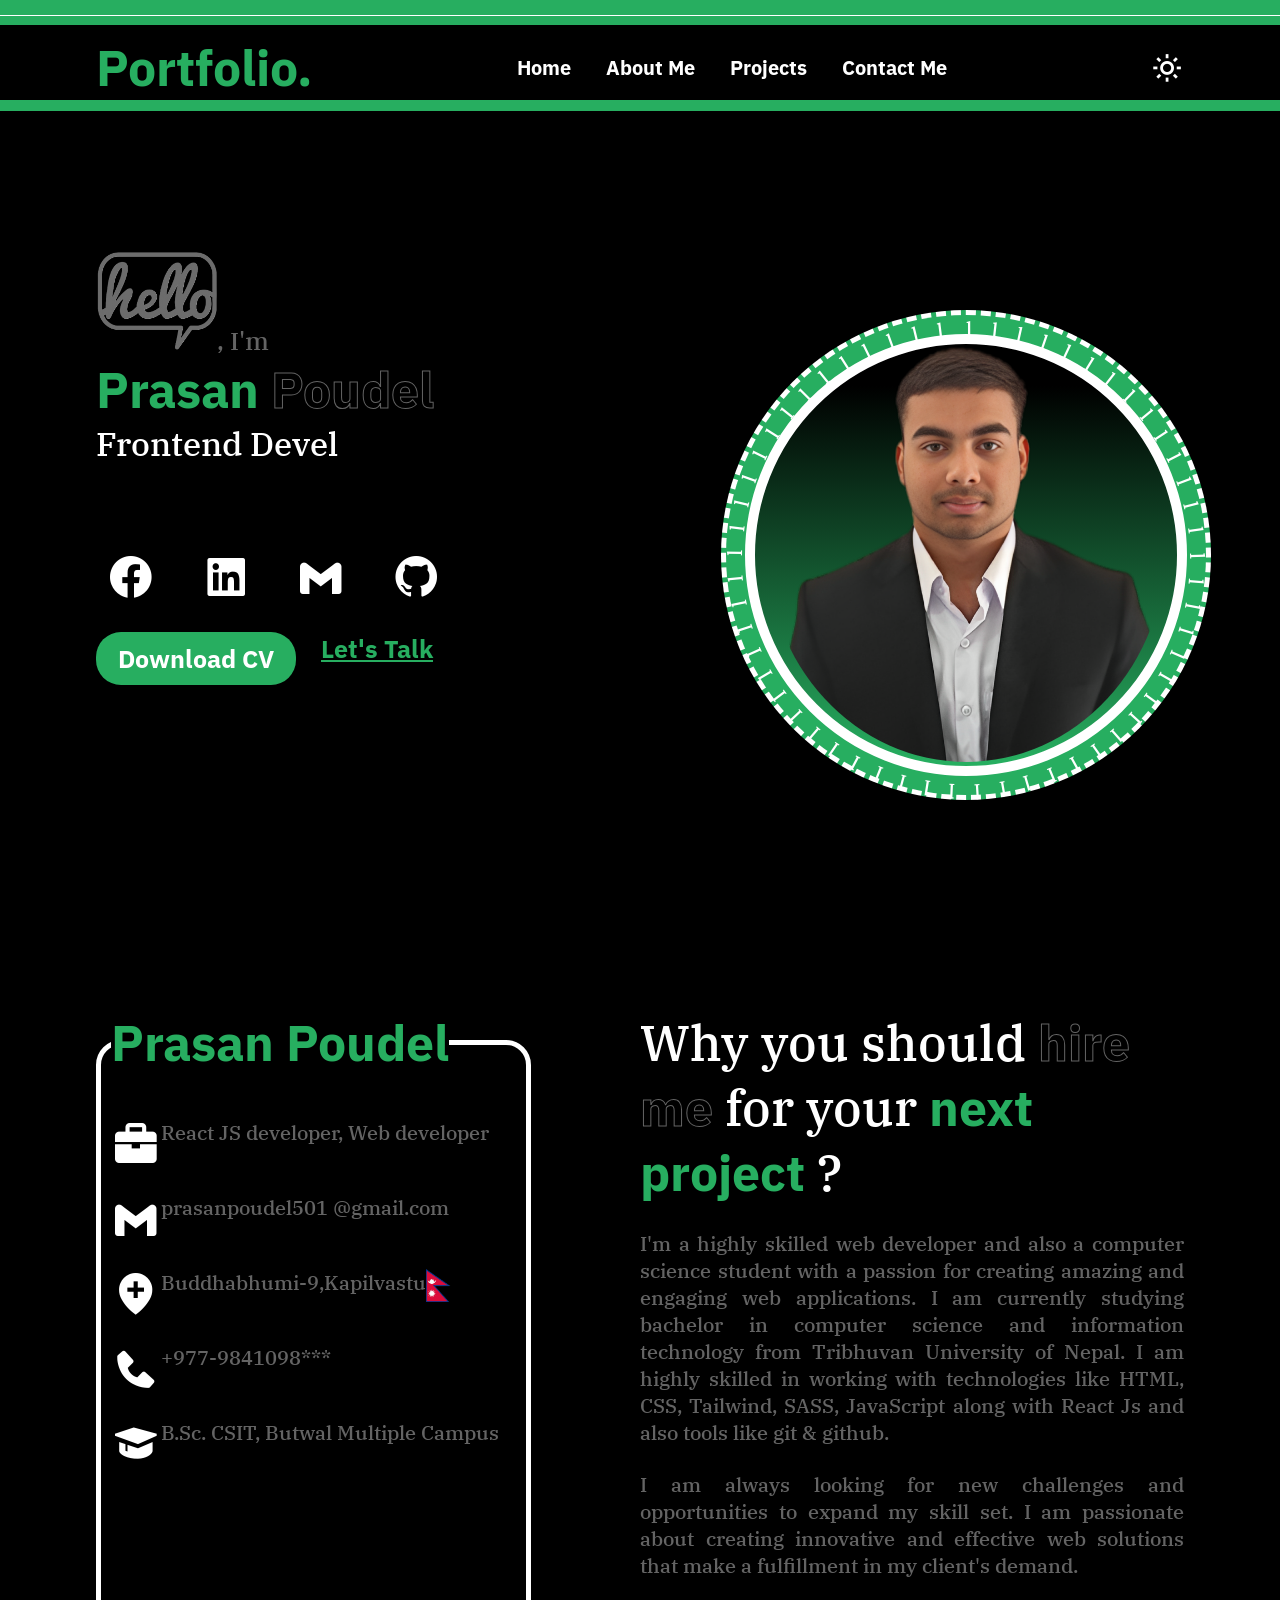
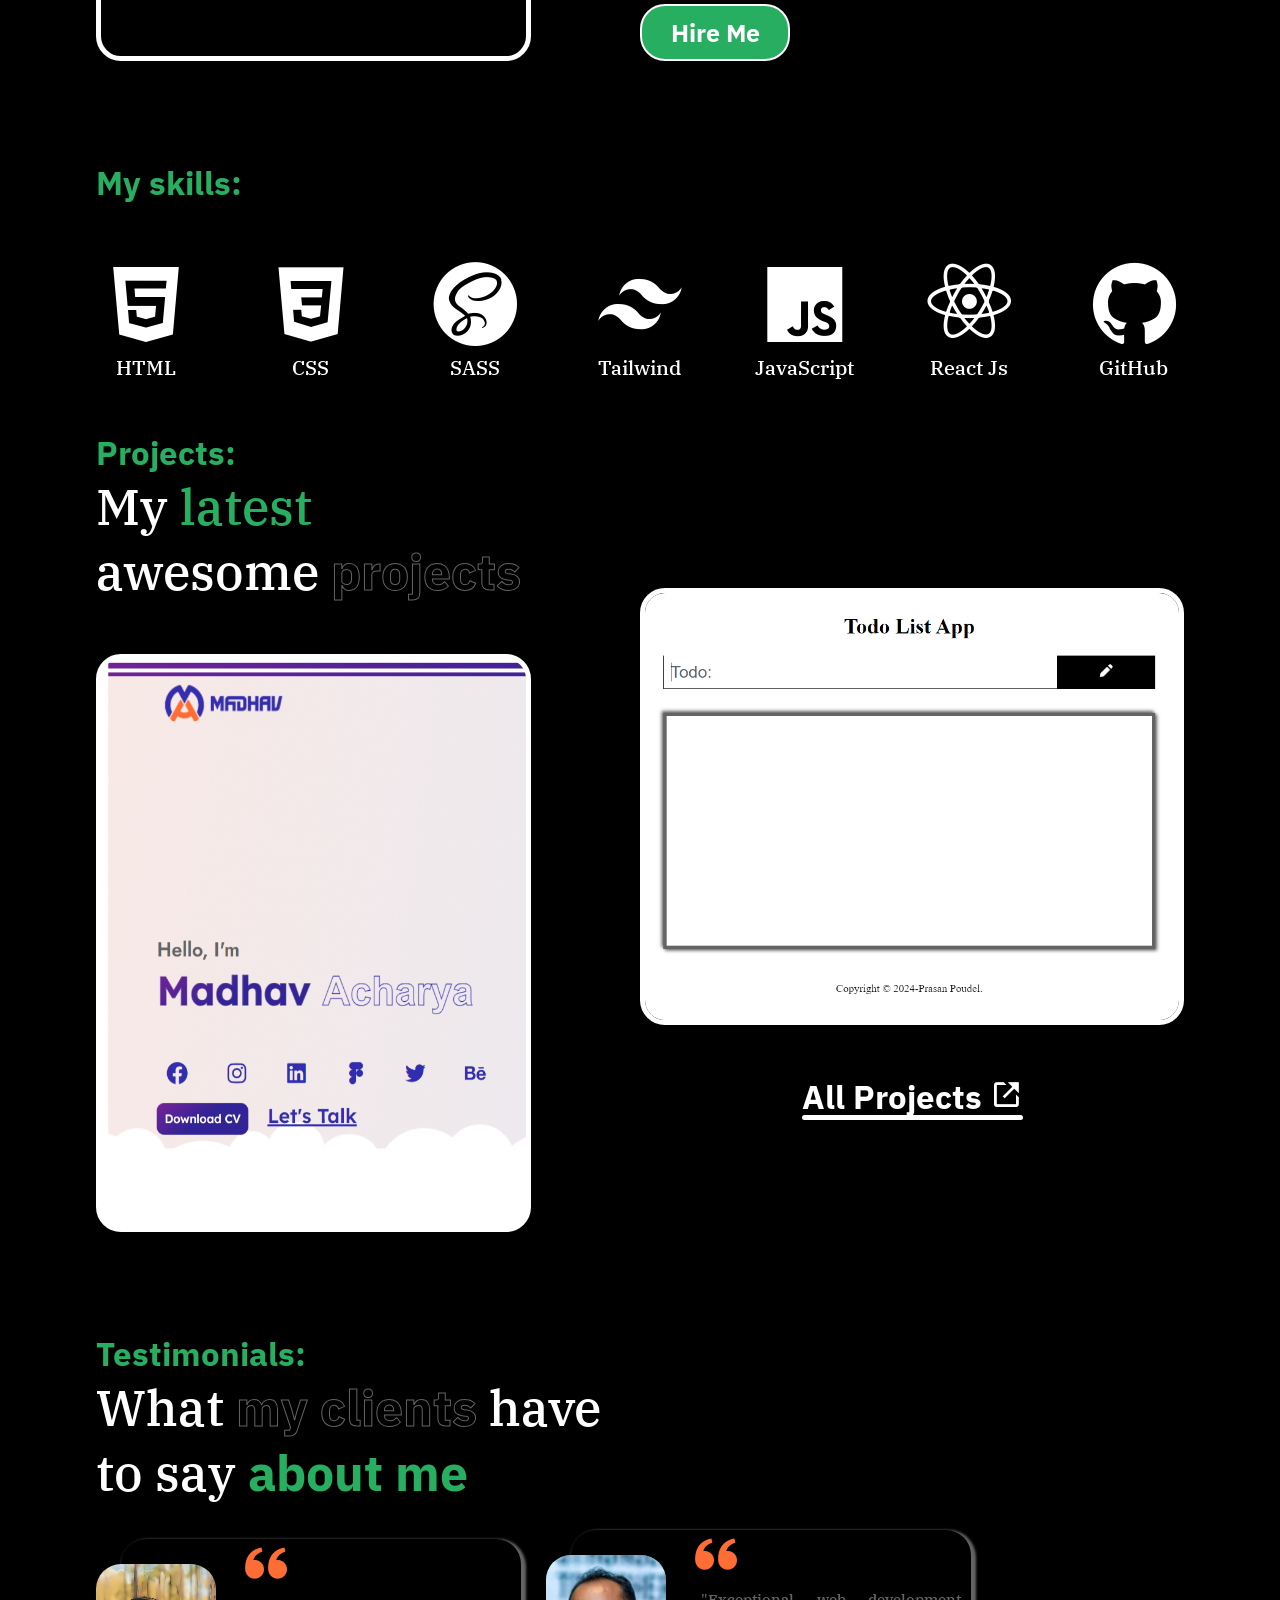
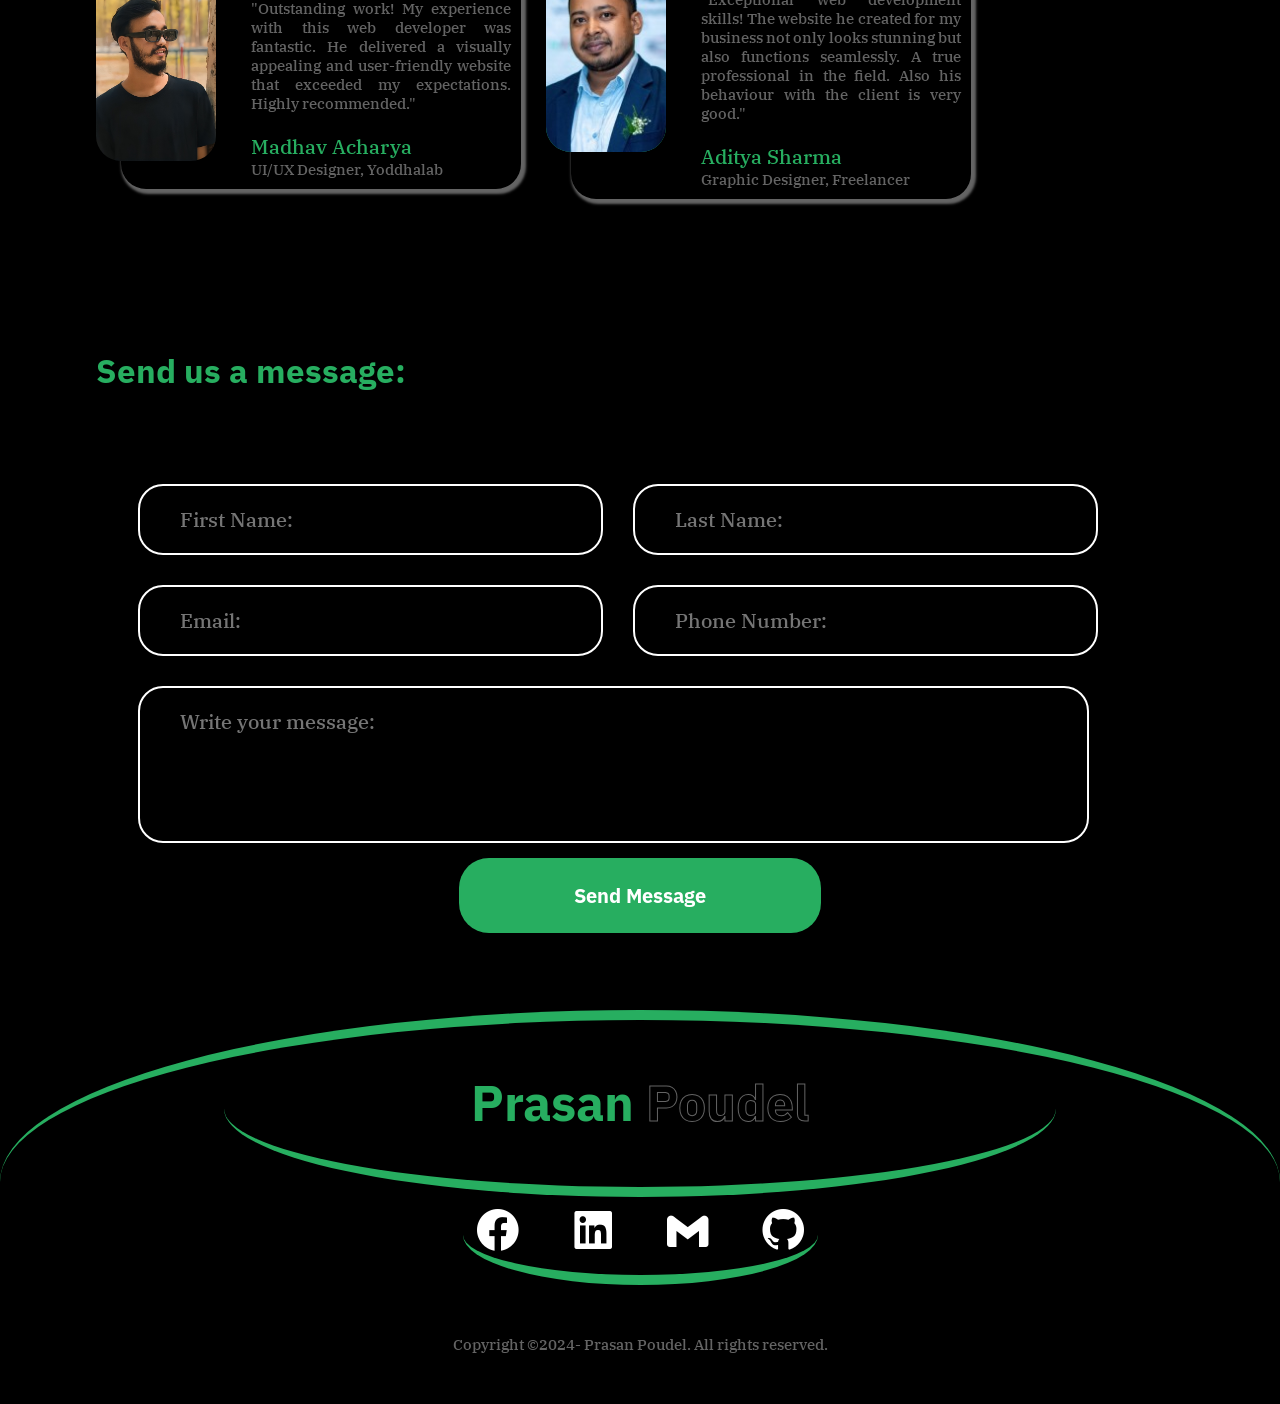
==== commit fbaa2224: "updated contact form" ====
--- a/index.html
+++ b/index.html
@@ -12,7 +12,7 @@
 <body>
   <div class="preLoaderContainer">
   <div class="preLoader">Loading...</div>
-  </div>
+</div>
   <div class="top">
     <div class="top_whiteLine"></div>
   </div>
@@ -214,18 +214,23 @@
       <div class="form-fields">
           <div class="form-group">
               <input type="text" class="fname" placeholder="First Name:" oninput="capitalizeFirstLetter(this)" required>
+              <div class="placeholder">First Name:</div>
           </div>
           <div class="form-group">
               <input type="text" class="lname" placeholder="Last Name:" oninput="capitalizeFirstLetter(this)" required>
+              <div class="placeholder">Last Name:</div>
           </div>
           <div class="form-group">
               <input type="email" class="email" placeholder="Email:" required>
-          </div>
-          <div class="form-group">
-              <input type="number" class="phone" placeholder="Phone:" pattern="[0-9]{10}" required>
-          </div>
-          <div class="form-group">
-              <textarea name="message" id="" placeholder="Write your message" required></textarea>
+              <div class="placeholder">Email:</div>
+          </div>
+          <div class="form-group">
+              <input type="number" class="phone" placeholder="Phone Number:" pattern="[0-9]{10}" required>
+              <div class="placeholder">Phone Number:</div>
+          </div>
+          <div class="form-group">
+              <textarea name="message" id="" placeholder="Write your message:" required></textarea>
+              <div class="placeholder">Write your message:</div>
           </div>
       </div>
       <input type="submit" value="Send Message" class="submitBtn specialFont" onclick="validateForm()">
--- a/style.css
+++ b/style.css
@@ -18,6 +18,11 @@
   --primaryColor:#00305F;
   --text-color:rgba(100, 100, 100, 1);
   --useful-text:#000;
+}
+.portfolio{
+  display: none;
+  width: 100%;
+  /* overflow: hidden; */
 }
 .specialFont{
   font-family: "IBM Plex Sans", sans-serif;
@@ -652,14 +657,12 @@
 }
 .formContainer{
   width: 100%;
-  background-color: rgba(245, 245, 245, 1);
   padding: 2.5%;
   border-radius:25px;
 }
 form{
   display: flex;
   flex-direction: column;
-  background-color: rgba(245, 245, 245, 1);
 }
 .form-fields{
   display: table;
@@ -673,7 +676,7 @@
   background: none;
   font-size: 2rem;
   padding: 20px 10px 20px 10px;
-  width:100%
+  width:100%;
 }
 .form-fields textarea{
   height: 150px;
@@ -685,7 +688,34 @@
   padding: 0px 30px;
   margin: 15px 15px;
   border-radius: 25px;
-  box-shadow: inset 8px 8px 8px #cbcbcb, inset -8px -8px 8px #fff;
+  border: 2.5px solid var(--useful-text);  
+  position: relative;
+}
+.placeholder{
+  display: none;
+  position: absolute;
+  top: 20px;
+  left: 30px;
+  font-size: 2rem;
+}
+.form-group input:focus::placeholder{
+  color: transparent;
+}
+.form-group textarea:focus::placeholder{
+  color: transparent;
+}
+
+.form-group input:focus + .placeholder{
+  top: -20px;
+  color: var(--primaryColor);
+  display: block;
+  background-color: var(--background-color);
+}
+.form-group textarea:focus + .placeholder{
+  top: -20px;
+  color: var(--primaryColor);
+  display: block;
+  background-color: var(--background-color);
 }
 .form-fields .form-group:last-child {
   width: 92%;
@@ -701,8 +731,7 @@
   color:#fff;
   text-align: center;
   background: var(--primaryColor);
-  box-shadow: 5px 5px 10px #b1b1b1, -5px -5px 10px #fff;
-  transition: 0.5s;
+  transition: 0.5s linear;
   margin: 0 auto 0 auto;
 }
 @media screen and (max-width: 1200px) {
@@ -841,4 +870,4 @@
   0% { left: 0; height: 25px; width: 25px }
   50% { height: 5px; width: 50px }
   100% { left: 225px; height: 25px; width: 25px}
-}+}
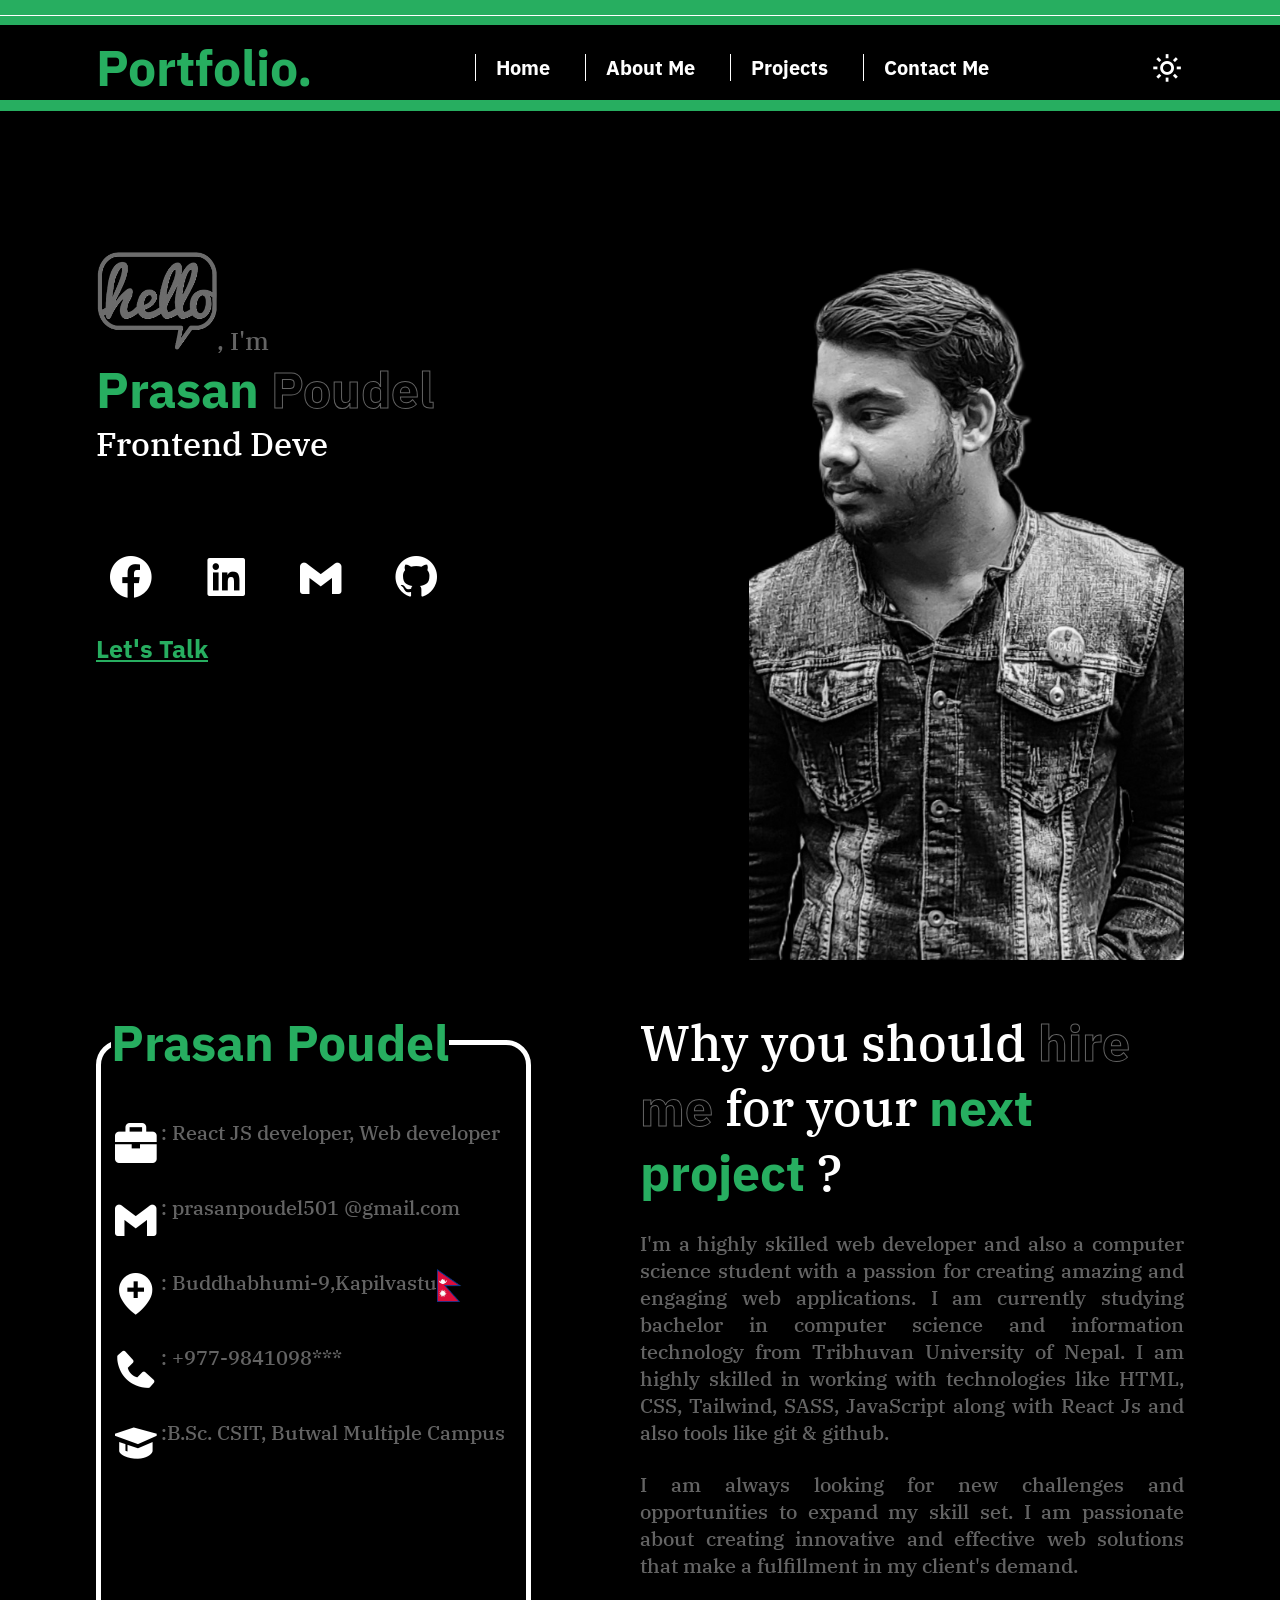
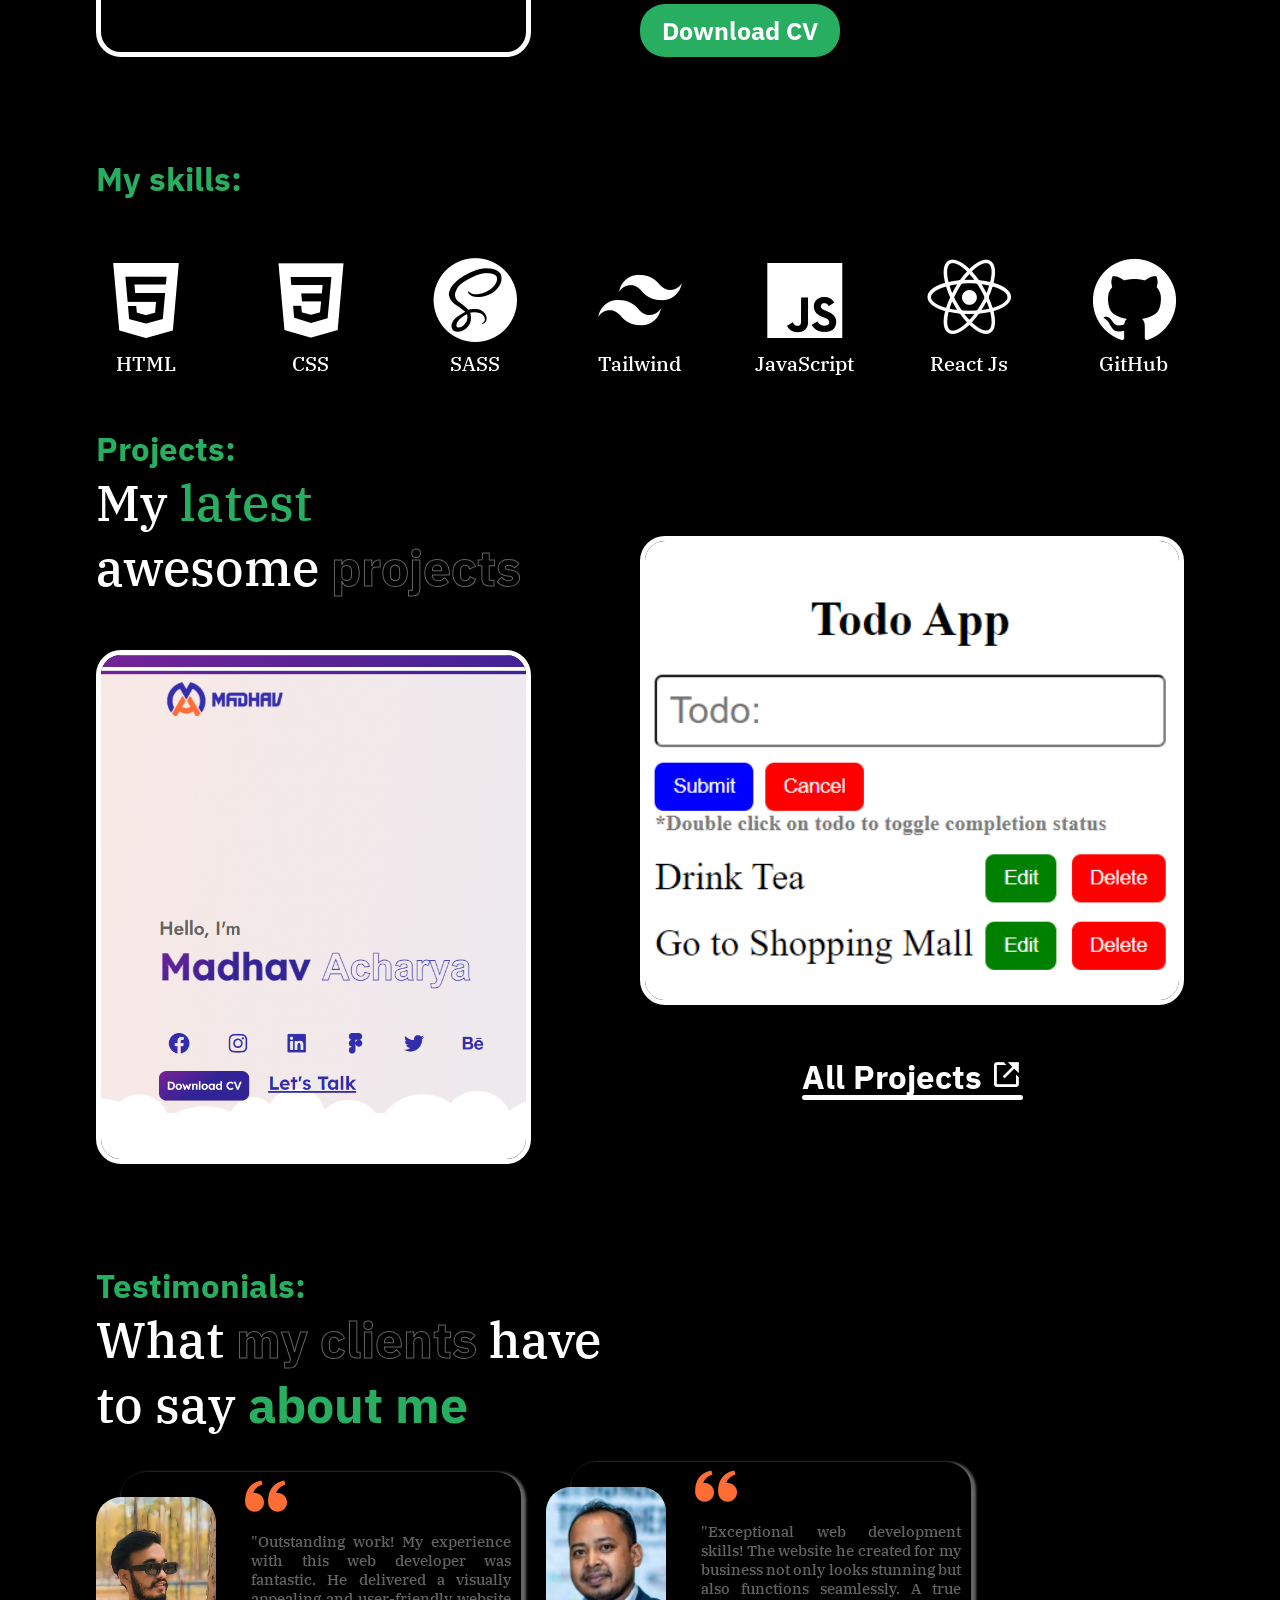
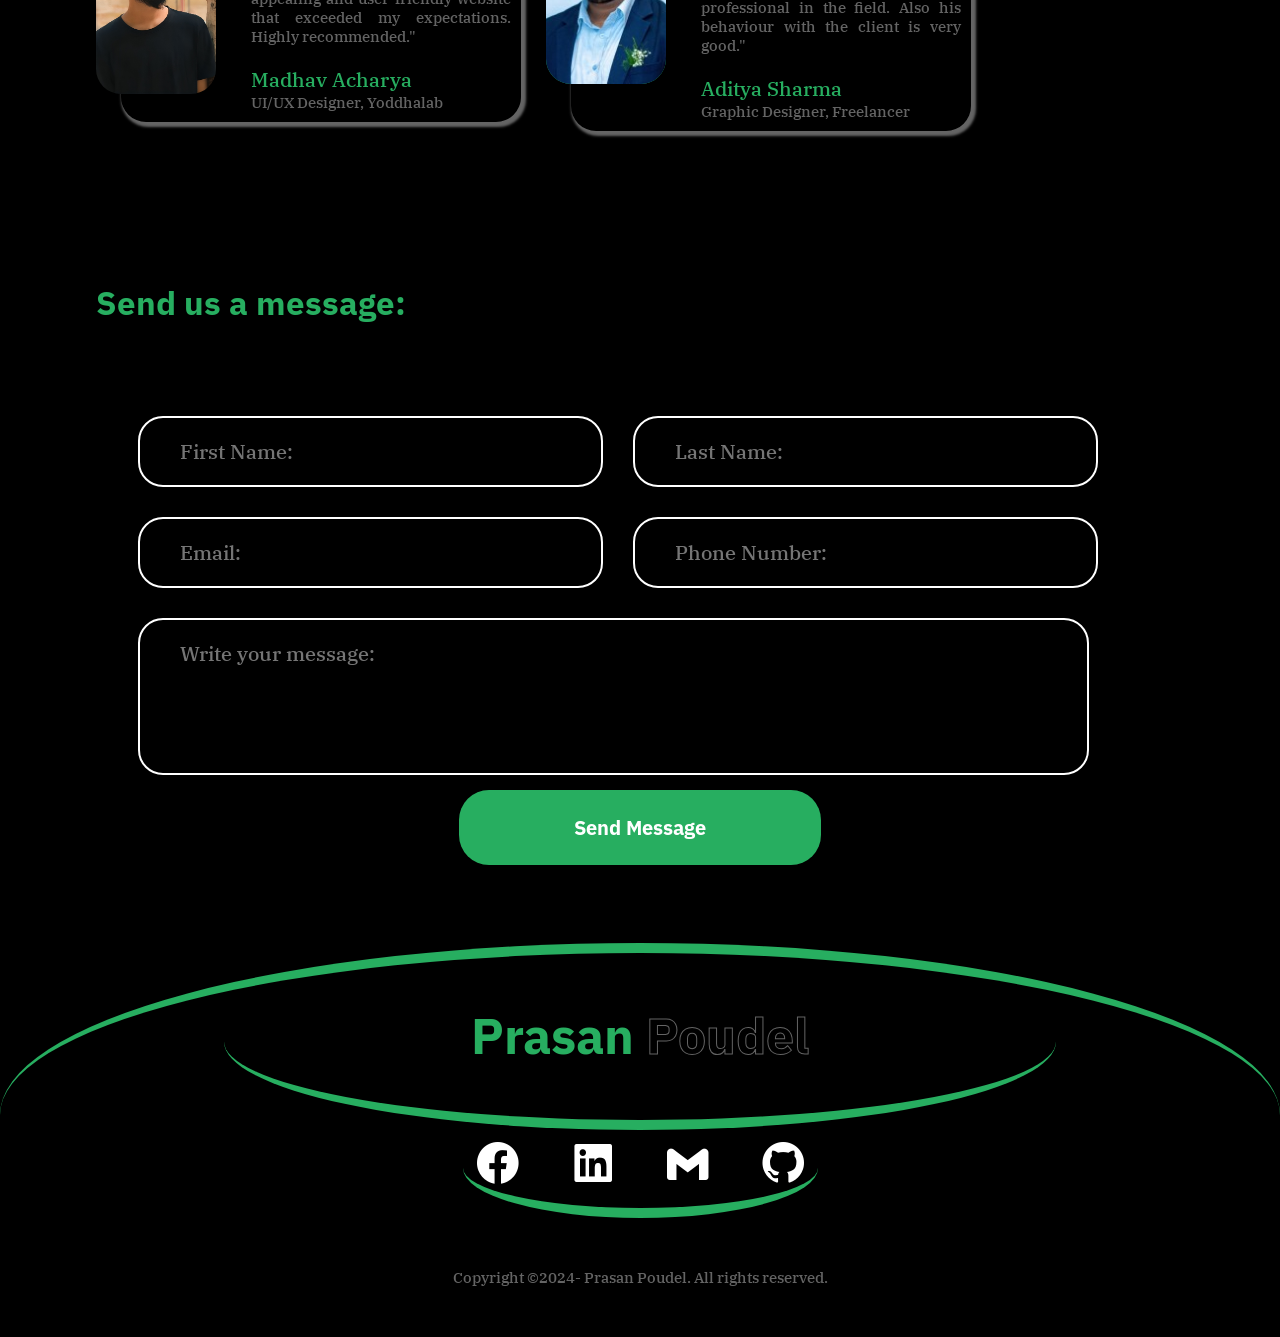
==== commit 8f8ca5de: "still not completed" ====
--- a/index.html
+++ b/index.html
@@ -51,69 +51,59 @@
 </ul>
 </div>
 <div class="heroBtn">
-  <button class="downloadCV"><a href="./portfolio.pdf" class="specialFont">Download CV</a></button>
   <a href="#contact" class="specialFont">Let's Talk</a>
 </div>
-    </div>
-    <div class="heroImg">
-    <div class="heroImgContainer">
-      <img src="images/profile.png" alt="">
-      <div class="rotate-text">
-          <div class="text">
-              <p>lllllllllllllllllllllllllllllllllllllllllllllllllllllllll</p>
-          </div>
-          <span><i></i></span>
-      </div>
-  </div>
-  </div>
-  </section>
-  
-  <section class="about" id="about">
-  <fieldset class="about-Box1" data-aos="fade-right" >
+</div>
+<div class="heroImg">
+</div>
+</section>
+
+<section class="about" id="about">
+  <fieldset class="about-Box1" data-aos="fade-up" >
     <legend class="primaryColor specialFont">Prasan Poudel</legend>
     <ul>
       <li>
         <i class='bx bxs-briefcase'></i>
-        React JS developer, Web developer
+        : React JS developer, Web developer
       </li>
       <li>
         <i class='bx bxl-gmail'></i>
-        prasanpoudel501 @gmail.com
+        : prasanpoudel501 @gmail.com
       </li>
       <li>
         <i class='bx bxs-location-plus'></i>
-        Buddhabhumi-9,Kapilvastu <img src="./images/NepalFlag.png" alt="" class="NepalFlag">
+        : Buddhabhumi-9,Kapilvastu <img src="./images/NepalFlag.png" alt="" class="NepalFlag">
       </li>
       <li>
         <i class='bx bxs-phone'></i>
-        +977-9841098***
+        : +977-9841098***
       </li>
       <li>
         <i class='bx bxs-graduation'></i>
-        B.Sc. CSIT, Butwal Multiple Campus
+        :B.Sc. CSIT, Butwal Multiple Campus
       </li>
     </ul>
   </fieldset>
-<div class="about-Box2" data-aos="fade-left" >
-  <p class="headingText">
-    Why you should <span class="transparentText specialFont">hire me</span> for your <span class="primaryColor specialFont">next </span><span class="primaryColor specialFont">project </span>?
-  </p>
-<p class="explanation">
-  I'm a highly skilled web developer and also a computer science student with a passion for creating amazing and engaging web applications. I am currently studying bachelor in computer science and information technology from Tribhuvan University of Nepal. I am highly skilled in working with technologies like HTML, CSS, Tailwind, SASS, JavaScript along with React Js and also tools like git & github.
-</p>
-<p class="explanation"> I am always looking for new challenges and opportunities to expand my skill set. I am passionate about creating innovative and effective web solutions that make a fulfillment in my client's demand.
-</p>
-<button class="hireBtn "><a href="mailto:prasanpoudel501@gmail.com" class="specialFont">Hire Me</a></button>
-</div>
-  </section>
-  <section class="mySkills">
-    <div class="mySkillsTitle">
-      <p class="specialFont">My skills:</p>
-    </div>
-    <div class="skills" data-aos="fade-down" >
-      <ul>
-        <li><i class='bx bxl-html5'></i>HTML</li>
-        <li><i class='bx bxl-css3'></i>CSS</li>
+  <div class="about-Box2" data-aos="fade-up" >
+    <p class="headingText">
+      Why you should <span class="transparentText specialFont">hire me</span> for your <span class="primaryColor specialFont">next </span><span class="primaryColor specialFont">project </span>?
+    </p>
+    <p class="explanation">
+      I'm a highly skilled web developer and also a computer science student with a passion for creating amazing and engaging web applications. I am currently studying bachelor in computer science and information technology from Tribhuvan University of Nepal. I am highly skilled in working with technologies like HTML, CSS, Tailwind, SASS, JavaScript along with React Js and also tools like git & github.
+    </p>
+    <p class="explanation"> I am always looking for new challenges and opportunities to expand my skill set. I am passionate about creating innovative and effective web solutions that make a fulfillment in my client's demand.
+    </p>
+    <button class="downloadCV"><a href="./portfolio.pdf" class="specialFont">Download CV</a></button>
+  </div>
+</section>
+<section class="mySkills">
+  <div class="mySkillsTitle">
+    <p class="specialFont">My skills:</p>
+  </div>
+  <div class="skills" data-aos="fade-down" >
+    <ul>
+      <li><i class='bx bxl-html5'></i>HTML</li>
+      <li><i class='bx bxl-css3'></i>CSS</li>
         <li><i class='bx bxl-sass' ></i>SASS</li>
         <li><i class='bx bxl-tailwind-css' ></i>Tailwind</li>
         <li><i class='bx bxl-javascript' ></i>JavaScript</li>
@@ -127,7 +117,7 @@
   Projects:
 </div>
 <div class="allProjects">
-<div class="projects-Box1" data-aos="fade-right">
+<div class="projects-Box1" data-aos="fade-up">
   <div class="allProjectsHeading">
   <p class="headingText">My <span class="primaryColor specialfont">latest</span></p><p class="headingText">awesome <span class="transparentText specialFont">projects</span></p>
   </div>
@@ -140,13 +130,13 @@
     </div>
   </div>
 </div>
-<div class="projects-Box2" data-aos="fade-left">
+<div class="projects-Box2" data-aos="fade-up">
   <div class="project">
     <img src="./allProjectsImage/todoListAppImg.png" alt="">
     <div class="overlay">
       <p>Functional Todo List App</p>
-      <p><a href="https://prasanpoudel.github.io/allProjects/TodoApp/">Live Demo</a><i class='bx bxs-right-arrow'></i></p>
-      <p><a href="https://github.com/PrasanPoudel/allProjects/tree/main/TodoApp">Source Code</a><i class='bx bxs-right-arrow'></i></p>
+      <p><a href="https://prasanpoudel.github.io/TodoApp/">Live Demo</a><i class='bx bxs-right-arrow'></i></p>
+      <p><a href="https://github.com/PrasanPoudel/TodoApp/tree/main/TodoApp/">Source Code</a><i class='bx bxs-right-arrow'></i></p>
     </div>
   </div>
   <div class="allProjectsLink">
--- a/style.css
+++ b/style.css
@@ -77,6 +77,8 @@
   font-size: 2rem;
   position: relative;
   cursor: pointer;
+  border-left: 1px solid var(--useful-text);
+  padding-left: 20px;
 }
 .navLinks a::before{
   content: "";
@@ -129,6 +131,7 @@
     .navLinks ul li a{
       color: #fff;
       font-size: 3.3rem;
+      border-left: none;
     }
     .menu_active{
       display: flex;
@@ -184,6 +187,92 @@
   color: var(--primaryColor);
   text-decoration: underline;
   font-size: 2.5rem;
+}
+
+.heroImg{
+  background-image: url(./images/model.png);
+  background-position: center;
+  background-size: cover;
+  background-repeat: no-repeat;
+  height: 100%;
+  width: 100%;
+  filter: grayscale(100%);
+}
+@media screen and (max-width:1200px){
+  .hero{
+  display: flex;
+  flex-direction: column;
+  justify-content: center;
+  align-items: center;
+  gap: 50px;
+  height: auto;
+}
+.heroImg{
+  height: 500px;
+  width: 100%;
+}
+}
+
+
+/* about section */
+.about{
+  display: grid;
+  grid-template-columns: 40% 50%;
+  padding-bottom: 50px;
+  height: auto;
+  justify-content: space-between;
+  align-items: center;
+}
+.about-Box1{
+  height: 100%;
+  width: 100%;
+}
+.about-Box1 {
+  border: 5px solid var(--useful-text);
+  padding: 10% 10px 10% 10px;
+  border-radius:25px;
+}
+.about-Box1 ul{
+  display: flex;
+  flex-direction: column;
+  gap: 25px;
+  height: 100%;
+}
+.about-Box1 ul li i{
+  font-size: 5rem;
+  color: var(--useful-text);
+} 
+.NepalFlag{
+  height: 3.3rem;
+}
+.about-Box1 ul li{
+  display: flex;
+  font-size: 2rem;
+  text-align: justify;
+}
+.about-Box2{
+  display: flex;
+  flex-direction: column;
+}
+.headingText{
+  font-size: 5rem;
+  color: var(--useful-text);
+}
+.transparentText{
+  font-size: 5rem;
+  -webkit-text-fill-color: transparent;
+  -webkit-text-stroke-width: 1px;
+  color: var(--text-color);
+}
+.primaryColor{
+  color: var(--primaryColor);
+  font-size: 5rem;
+}
+.explanation{ 
+  font-size: 2rem;
+  text-align: justify;
+  margin-top: 25px;
+  text-align-last: left;
 }
 .downloadCV{
   background: var(--primaryColor);
@@ -193,210 +282,13 @@
   padding: 10px;
   text-align: center;
   width: 200px;
+  margin-top: 25px;
 }
 .downloadCV a{
   font-size: 2.5rem;
   color: #fff;
   text-decoration: none;
 }
-.heroImg{
-  display: flex;
-  height: 100%;
-  width: 100%;
-  justify-content: center;
-}
-.heroImgContainer{
-  position: relative;
-  animation: floatImage 3s ease-in-out infinite;
-  display: flex;
-  justify-content: center;
-  align-items: center;
-}
-
-.heroImgContainer img{
-  position: relative;
-  width: 400px;
-  height: auto;
-  z-index: 15 !important;
- border-radius: 50%;
- bottom: 10px;
-}
-
-.rotate-text{
-  position: absolute;
-  display: flex;
-  justify-content: center;
-  align-items: center;
-  padding: 2rem;
-}
-.rotate-text span{
-  position: relative;
-  width: 442px;
-  height: 442px;
-  background: linear-gradient(180deg, var(--background-color) 10%, var(--primaryColor) 99%);
-  border: 10px solid var(--useful-text);
-  border-radius: 50%;
-  z-index: 1;
-  overflow: hidden;
-}
-.rotate-text span i{
-  position: absolute;
-  animation: animate 2s linear infinite;
-}
-
-
-.rotate-text .text{
-  position: absolute;
-  width: 490px;
-  height: 490px;
-  background: var(--primaryColor);
-  border-radius: 50%;
-  animation: rotateText 10s linear infinite;
-  border: 5px dashed #fff;
-}
-
-.text b{
-  position: absolute;
-  transform-origin: 0 245px;
-  display: block;
-  top: 0;
-  left: 50%;
-  font-size: 2rem;
-  color: #fff;
-}
-@keyframes animate{
-  0%{
-      transform: rotate(0deg);
-  }
-  100%{
-      transform: rotate(360deg);
-  }
-}
-
-@keyframes rotateText{
-  0%{
-      transform: rotate(0deg);
-  }
-  100%{
-      transform: rotate(360deg);
-  }
-}
-@keyframes floatImage{
-  0%{
-      transform: translateY(0);
-  }
-  50%{
-      transform: translateY(-45px);
-  }
-  100%{
-      transform: translateY(0);
-  }
-}
-
-@media screen and (max-width:1200px){
-  .hero{
-  display: flex;
-  flex-direction: column;
-  justify-content: center;
-  align-items: center;
-  gap: 50px;
-  height: auto;
-}
-.heroImgContainer{
-  display: flex;
-  align-items: center;
-  justify-content: center;
-  height: auto;
-}
-.heroImgContainer img{
-  width: 90%;
-  bottom: 0;
-}
-.rotate-text{
-  display: none;
-}
-.heroImgContainer img{
-  background: linear-gradient(180deg, var(--background-color) 10%, var(--primaryColor) 90%);
-  border: 5px solid var(--useful-text);
-}
-}
-
-
-/* about section */
-.about{
-  display: grid;
-  grid-template-columns: 40% 50%;
-  padding-bottom: 50px;
-  height: auto;
-  justify-content: space-between;
-  align-items: center;
-}
-.about-Box1{
-  height: 100%;
-  width: 100%;
-}
-.about-Box1 {
-  border: 5px solid var(--useful-text);
-  padding: 10% 10px 10% 10px;
-  border-radius:25px;
-}
-.about-Box1 ul{
-  display: flex;
-  flex-direction: column;
-  gap: 25px;
-  height: 100%;
-}
-.about-Box1 ul li i{
-  font-size: 5rem;
-  color: var(--useful-text);
-} 
-.NepalFlag{
-  height: 3.3rem;
-}
-.about-Box1 ul li{
-  display: flex;
-  font-size: 2rem;
-  text-align: justify;
-}
-.about-Box2{
-  display: flex;
-  flex-direction: column;
-}
-.headingText{
-  font-size: 5rem;
-  color: var(--useful-text);
-}
-.transparentText{
-  font-size: 5rem;
-  -webkit-text-fill-color: transparent;
-  -webkit-text-stroke-width: 1px;
-  color: var(--text-color);
-}
-.primaryColor{
-  color: var(--primaryColor);
-  font-size: 5rem;
-}
-.explanation{ 
-  font-size: 2rem;
-  text-align: justify;
-  margin-top: 25px;
-  text-align-last: left;
-}
-.hireBtn{
-  background: var(--primaryColor);
-  border: 2.5px solid var(--useful-text);
-  padding: 10px;
-  border-radius:25px;
-  margin-top: 25px;
-  width: 150px;
-  cursor: pointer;
-  text-align: center;
-}
-.hireBtn a{
-  color: #fff;
-  font-size: 2.5rem;
-}
-
 @media screen and (max-width:1200px) {
   .about{
    grid-template-columns: 1fr;
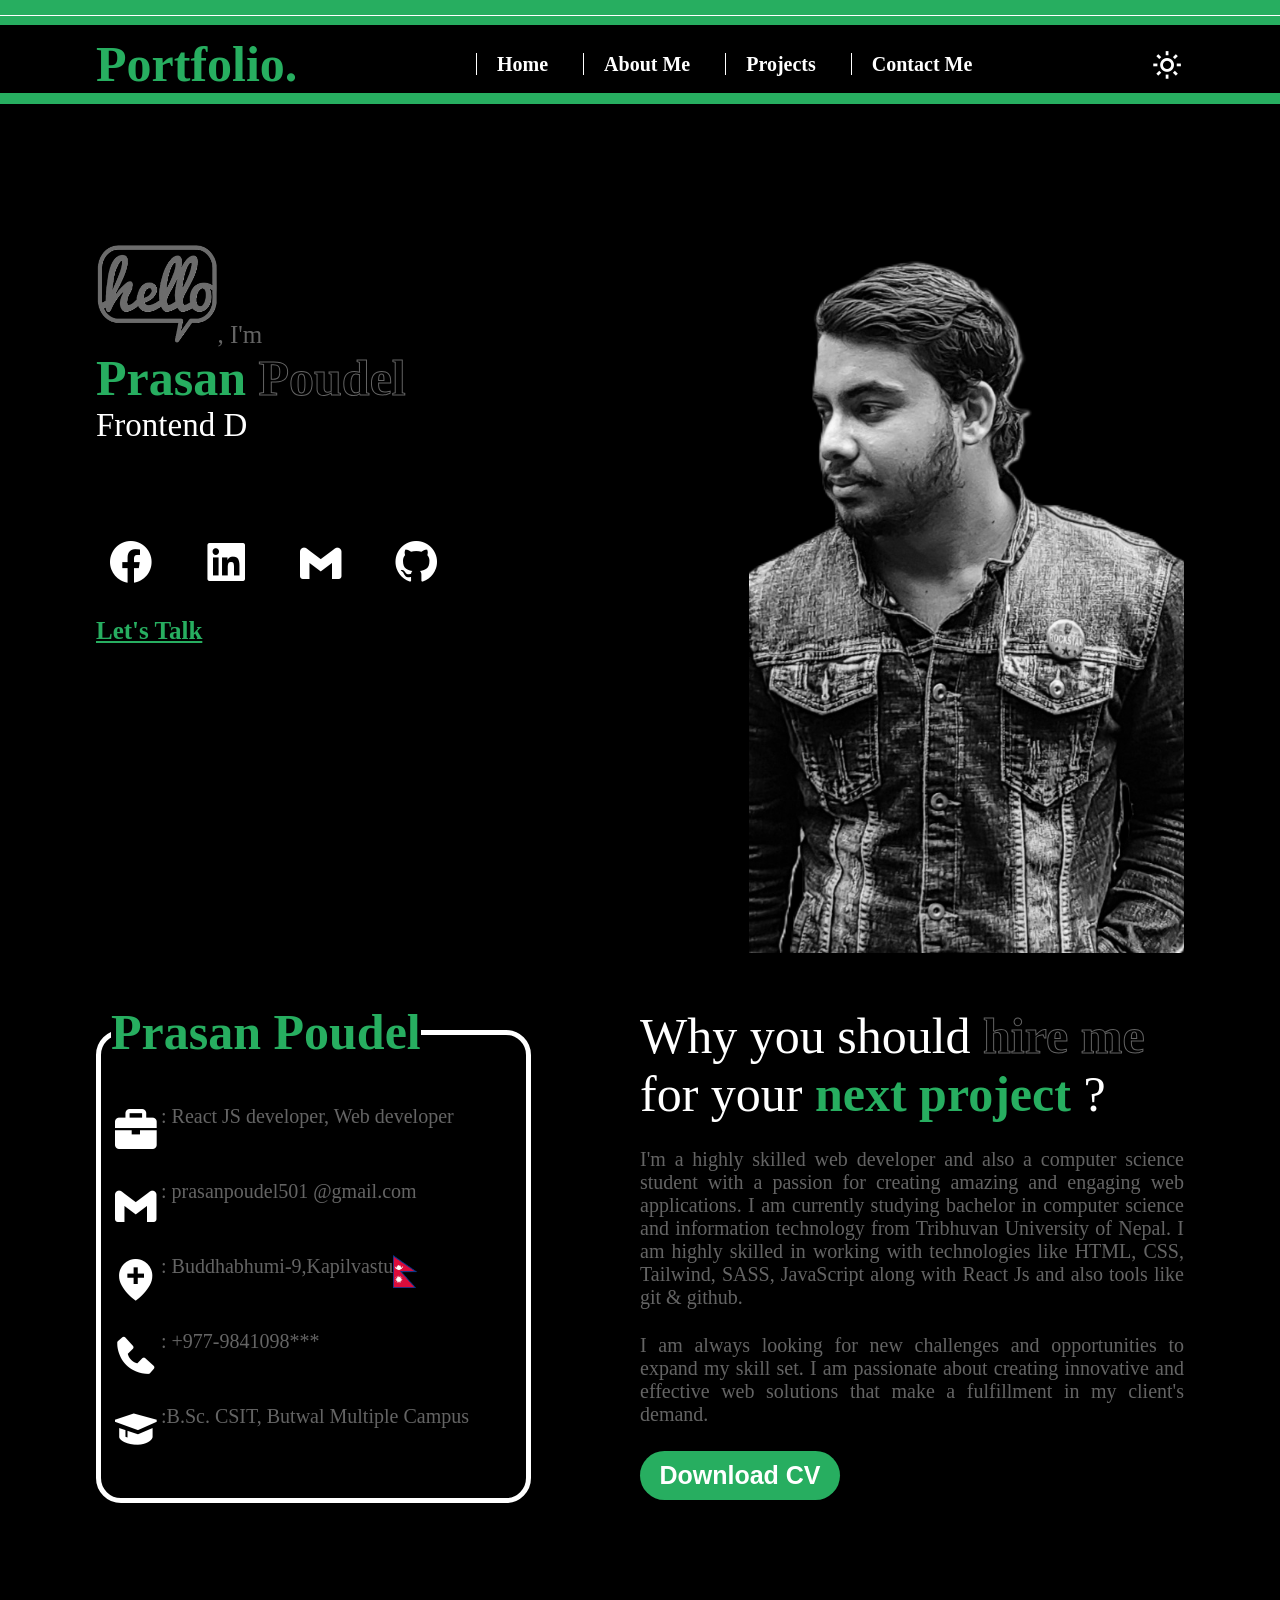
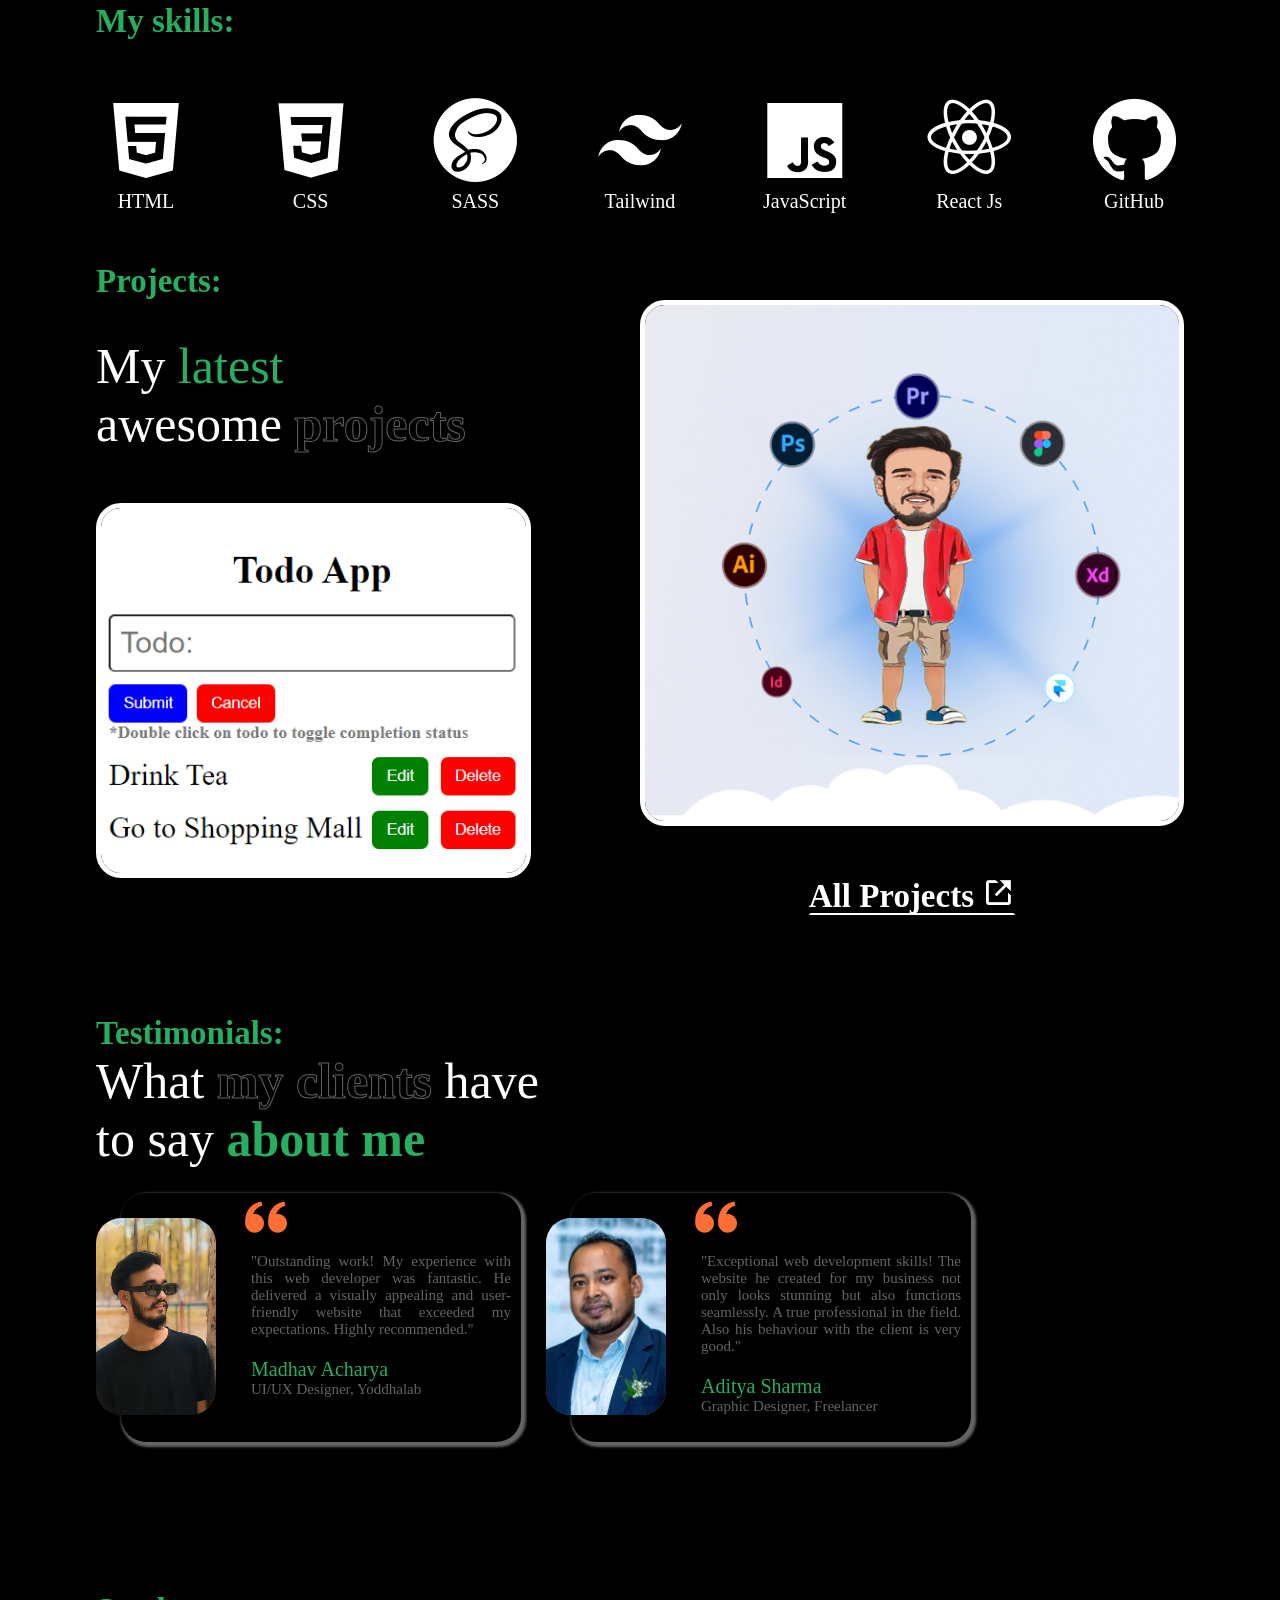
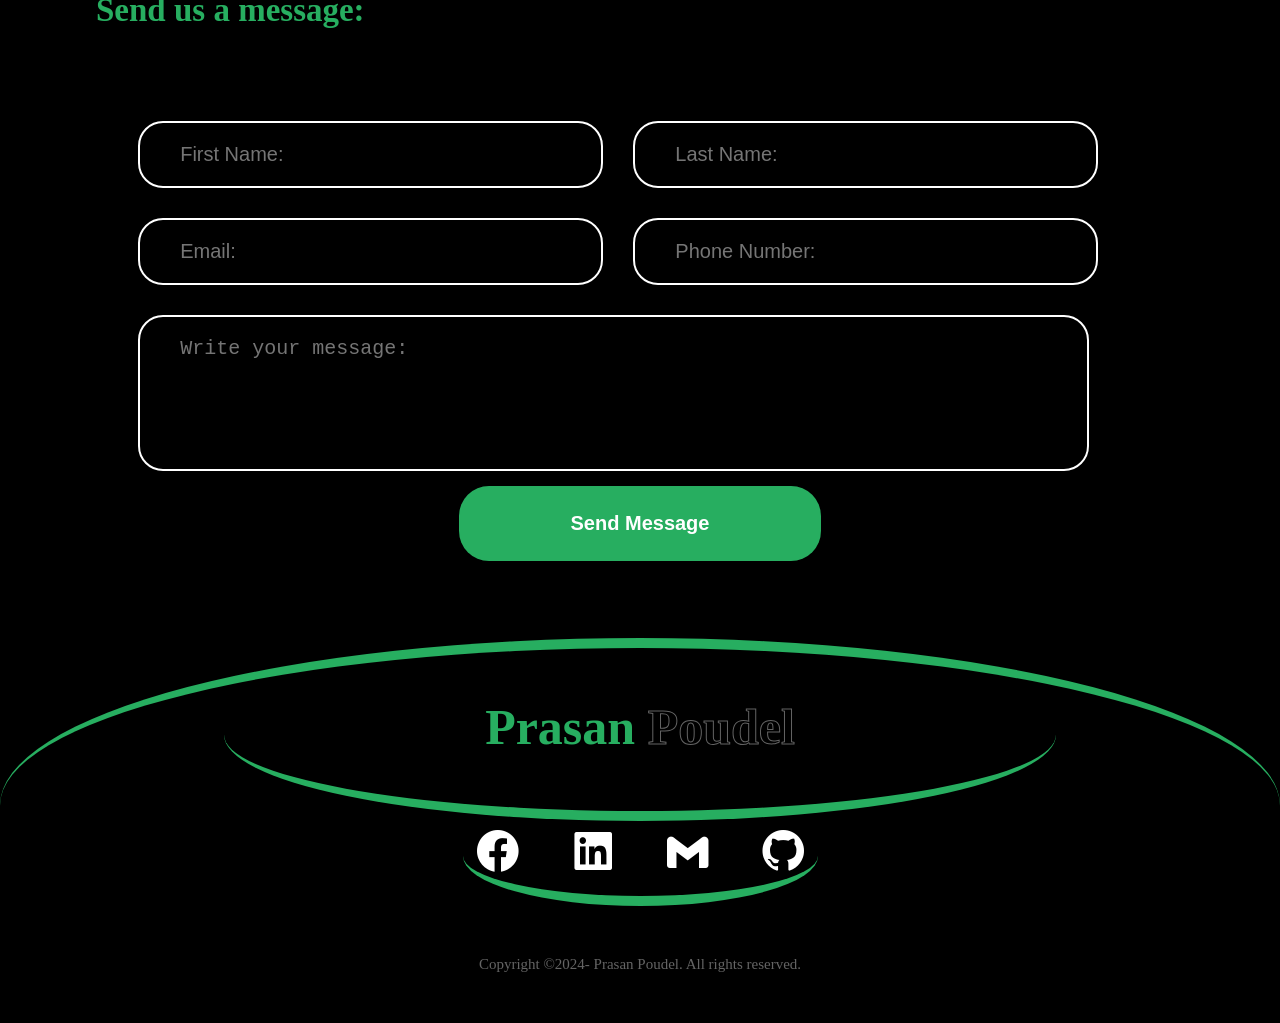
==== commit d84000f8: "updated preloader" ====
--- a/index.html
+++ b/index.html
@@ -11,7 +11,7 @@
 </head>
 <body>
   <div class="preLoaderContainer">
-  <div class="preLoader">Loading...</div>
+    <div class="lds-facebook"><div></div><div></div><div></div></div>
 </div>
   <div class="top">
     <div class="top_whiteLine"></div>
@@ -121,22 +121,22 @@
   <div class="allProjectsHeading">
   <p class="headingText">My <span class="primaryColor specialfont">latest</span></p><p class="headingText">awesome <span class="transparentText specialFont">projects</span></p>
   </div>
+ <div class="project">
+    <img src="./allProjectsImage/todoListAppImg.png" alt="">
+    <div class="overlay">
+      <p>Functional Todo List App</p>
+      <p><a href="https://prasanpoudel.github.io/TodoApp/">Live Demo</a><i class='bx bxs-right-arrow'></i></p>
+      <p><a href="https://github.com/PrasanPoudel/TodoApp/tree/main/TodoApp/">Source Code</a><i class='bx bxs-right-arrow'></i></p>
+    </div>
+  </div>
+</div>
+<div class="projects-Box2" data-aos="fade-up">
   <div class="project">
     <img src="./allProjectsImage/clientPortfolioImg.png " alt="">
     <div class="overlay">
       <p>Client's Portfolio</p>
       <p><a href="https://prasanpoudel.github.io/client-s-Portfolio/">Live Demo</a><i class='bx bxs-right-arrow'></i></p>
       <p><a href="https://github.com/PrasanPoudel/client-s-Portfolio/blob/main/index.html">Source Code</a><i class='bx bxs-right-arrow'></i></p>
-    </div>
-  </div>
-</div>
-<div class="projects-Box2" data-aos="fade-up">
-  <div class="project">
-    <img src="./allProjectsImage/todoListAppImg.png" alt="">
-    <div class="overlay">
-      <p>Functional Todo List App</p>
-      <p><a href="https://prasanpoudel.github.io/TodoApp/">Live Demo</a><i class='bx bxs-right-arrow'></i></p>
-      <p><a href="https://github.com/PrasanPoudel/TodoApp/tree/main/TodoApp/">Source Code</a><i class='bx bxs-right-arrow'></i></p>
     </div>
   </div>
   <div class="allProjectsLink">
--- a/style.css
+++ b/style.css
@@ -1,12 +1,9 @@
-@import url('https://fonts.googleapis.com/css2?family=IBM+Plex+Sans:ital,wght@0,100;0,200;0,300;0,400;0,500;0,600;0,700;1,100;1,200;1,300;1,400;1,500;1,600;1,700&family=Lexend+Deca:wght@100..900&display=swap');
-@import url('https://fonts.googleapis.com/css2?family=IBM+Plex+Sans:ital,wght@0,100;0,200;0,300;0,400;0,500;0,600;0,700;1,100;1,200;1,300;1,400;1,500;1,600;1,700&family=IBM+Plex+Serif:ital,wght@0,100;0,200;0,300;0,400;0,500;0,600;0,700;1,100;1,200;1,300;1,400;1,500;1,600;1,700&family=Lexend+Deca:wght@100..900&display=swap');
 *{
   margin: 0;
   padding: 0;
   list-style: none;
   text-decoration: none;
   scroll-behavior: smooth;
-  font-family: "IBM Plex Serif", serif;
   font-weight: 500;
   color: var(--text-color);
   box-sizing: border-box;
@@ -25,7 +22,6 @@
   /* overflow: hidden; */
 }
 .specialFont{
-  font-family: "IBM Plex Sans", sans-serif;
   font-weight: 750;
 }
 body{
@@ -198,6 +194,9 @@
   width: 100%;
   filter: grayscale(100%);
 }
+.heroImg:hover{
+  filter: grayscale(0);
+}
 @media screen and (max-width:1200px){
   .hero{
   display: flex;
@@ -729,37 +728,39 @@
   background-color: var(--background-color);
   z-index: 100;
 }
-.preLoader {
-  position: relative;
-  width: 250px;
-  height: 50px;
-  line-height: 50px;
-  text-align: center;
-  text-transform: uppercase;
-  font-size: 35px;
-  font-weight: 750;
-  color: var(--primaryColor);
-}
-  .preLoader::before, .preLoader::after {
-    content: "";
-    display: block;
-    width: 25px;
-    height: 25px;
-    background: var(--useful-text);
-    position: absolute;
-    animation: load 0.75s infinite alternate ease-in-out;
-  }
-  
-  .preLoader::before {
-    top: 0;
-  }
-  
-  .preLoader::after {
-    bottom: 0;
-  }
-
-@keyframes load {
-  0% { left: 0; height: 25px; width: 25px }
-  50% { height: 5px; width: 50px }
-  100% { left: 225px; height: 25px; width: 25px}
-}
+.lds-facebook {
+  display: inline-block;
+  position: relative;
+  width: 80px;
+  height: 80px;
+}
+.lds-facebook div {
+  display: inline-block;
+  position: absolute;
+  left: 8px;
+  width: 16px;
+  background: var(--primaryColor);
+  animation: lds-facebook 1.2s cubic-bezier(0, 0.5, 0.5, 1) infinite;
+}
+.lds-facebook div:nth-child(1) {
+  left: 8px;
+  animation-delay: -0.24s;
+}
+.lds-facebook div:nth-child(2) {
+  left: 32px;
+  animation-delay: -0.12s;
+}
+.lds-facebook div:nth-child(3) {
+  left: 56px;
+  animation-delay: 0;
+}
+@keyframes lds-facebook {
+  0% {
+    top: 8px;
+    height: 64px;
+  }
+  50%, 100% {
+    top: 24px;
+    height: 32px;
+  }
+}
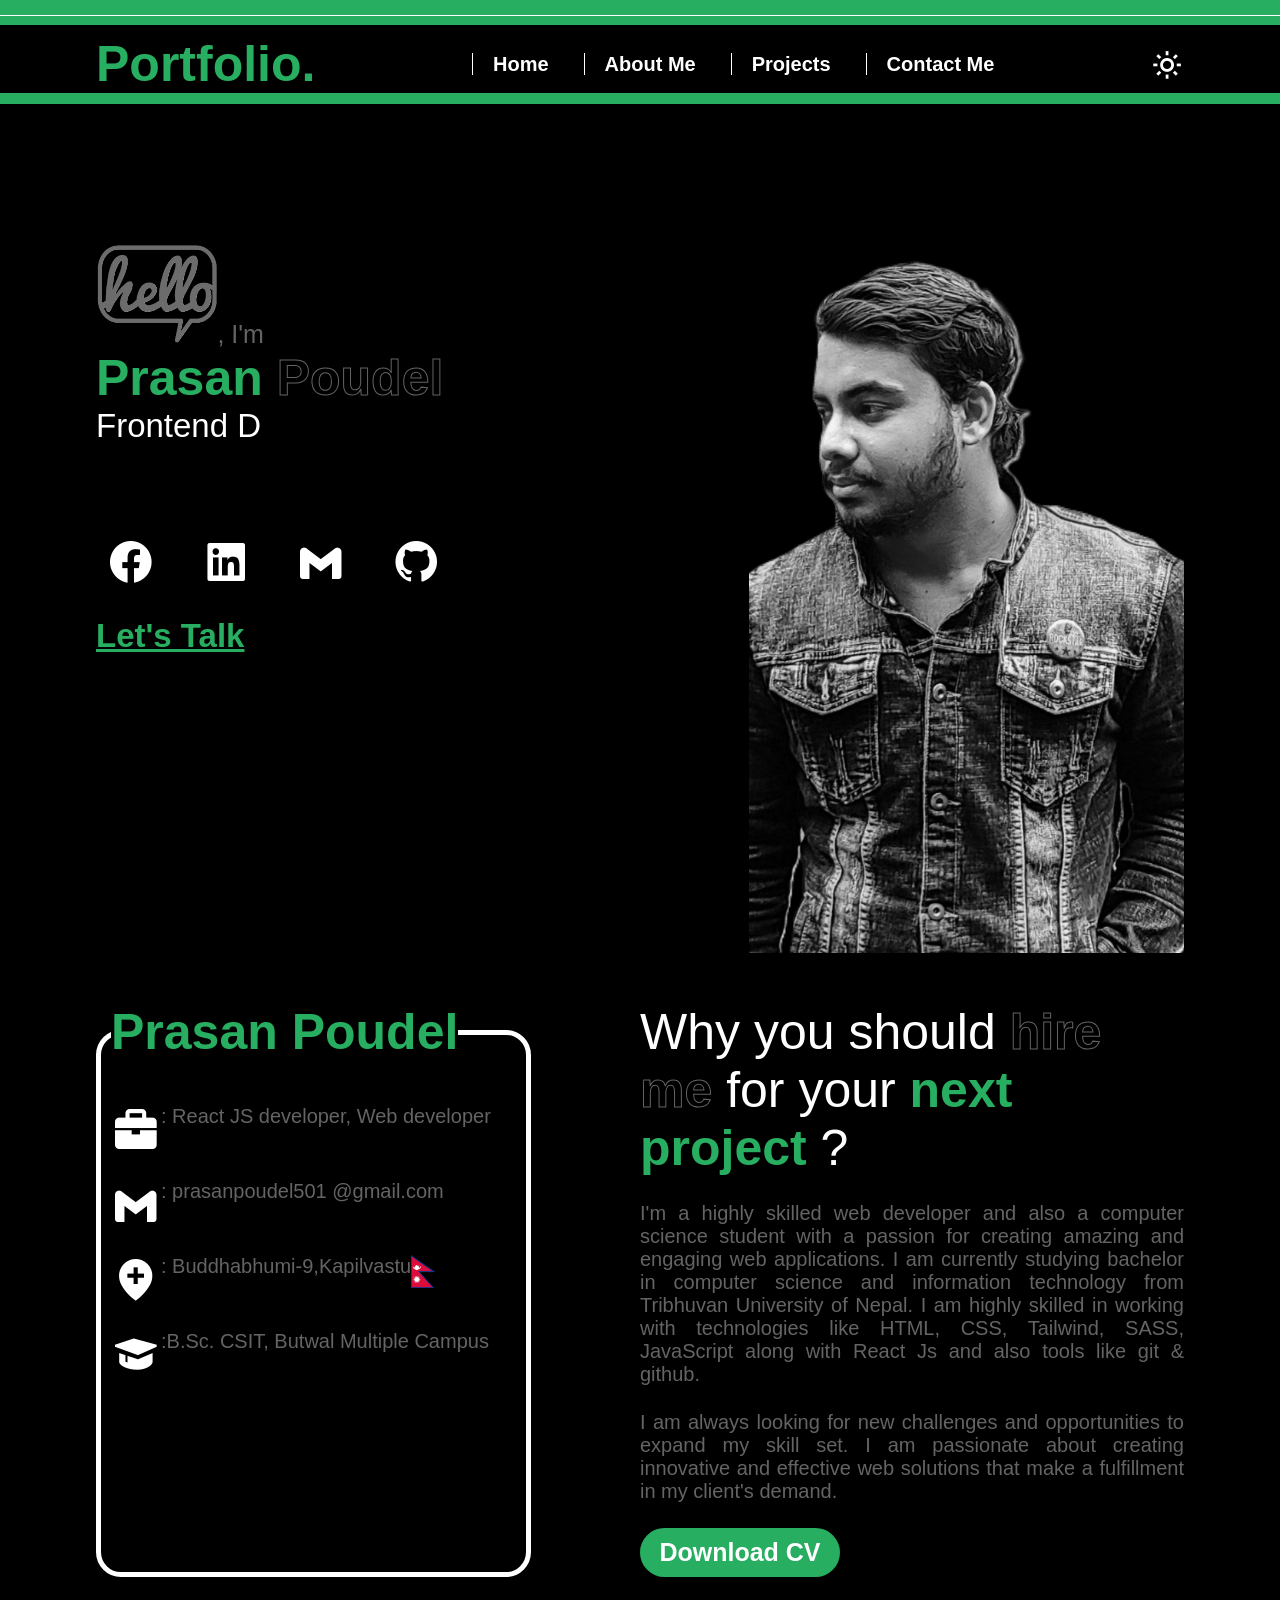
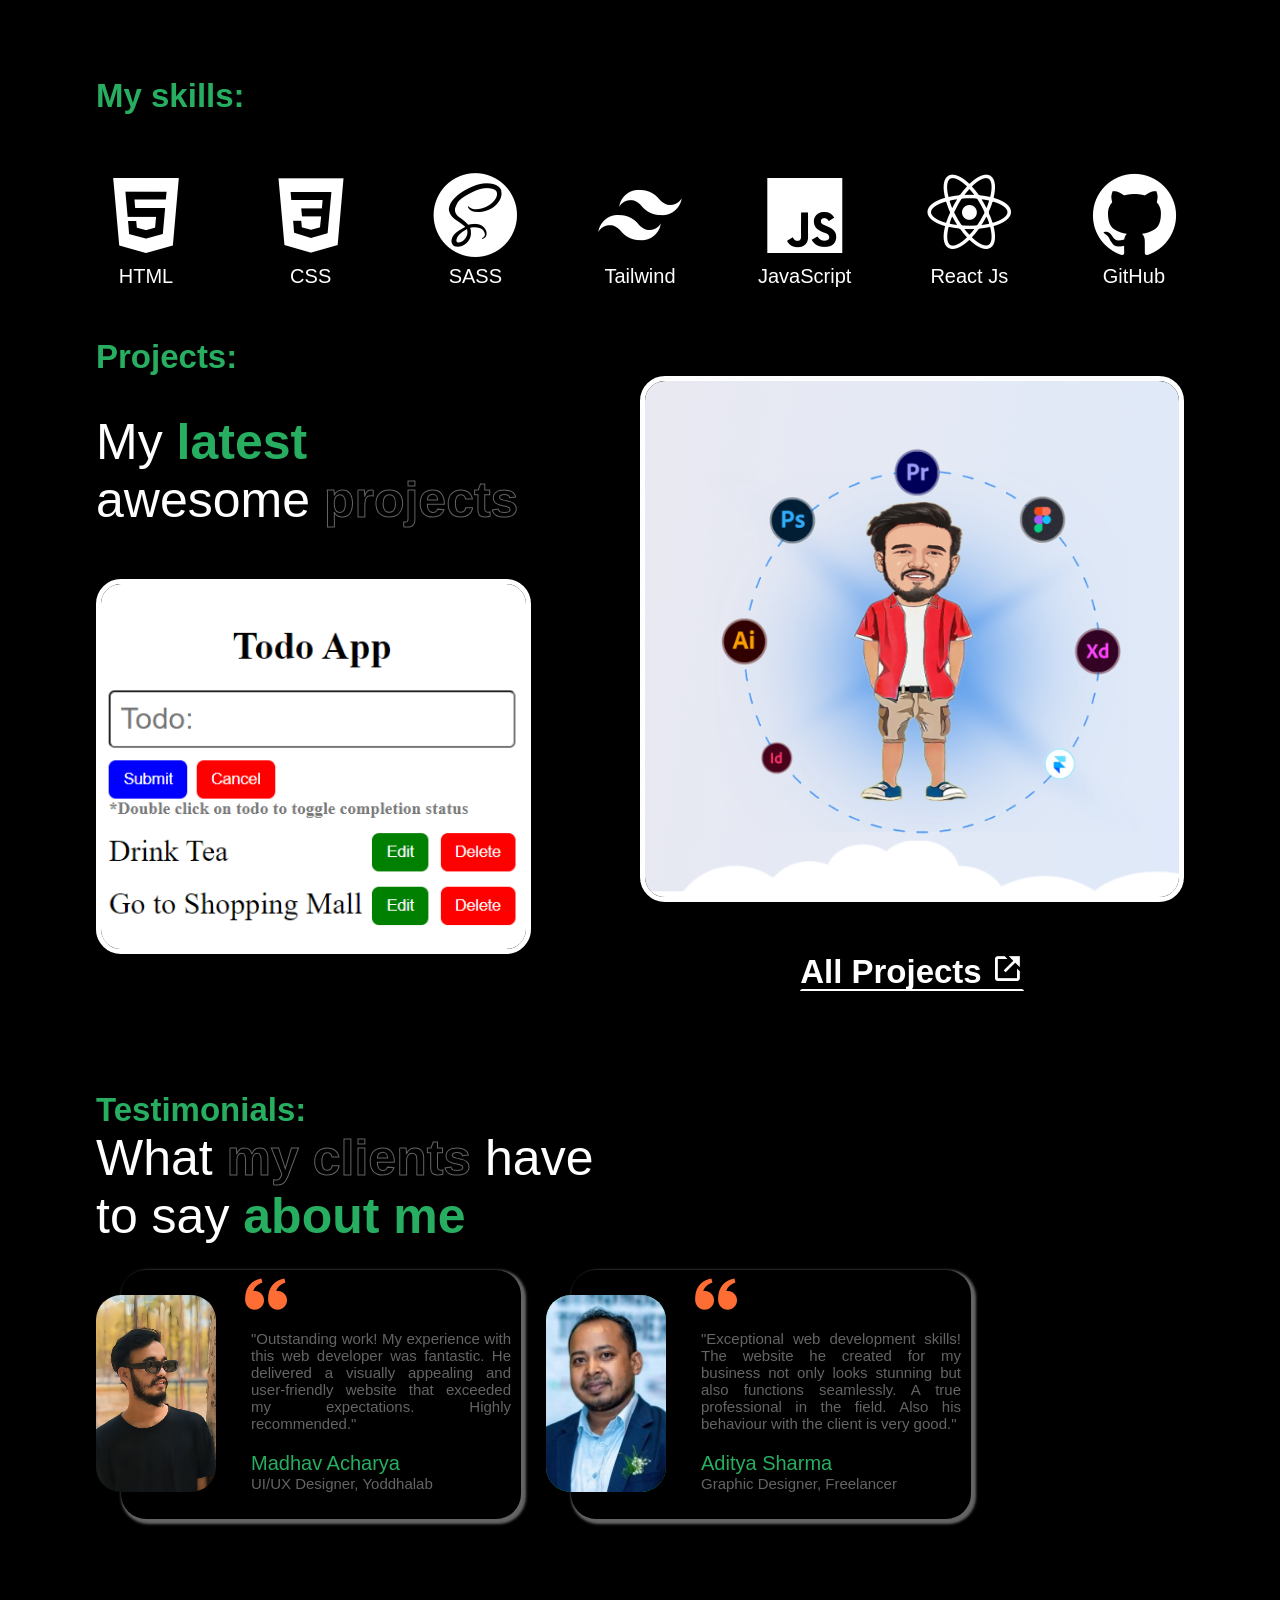
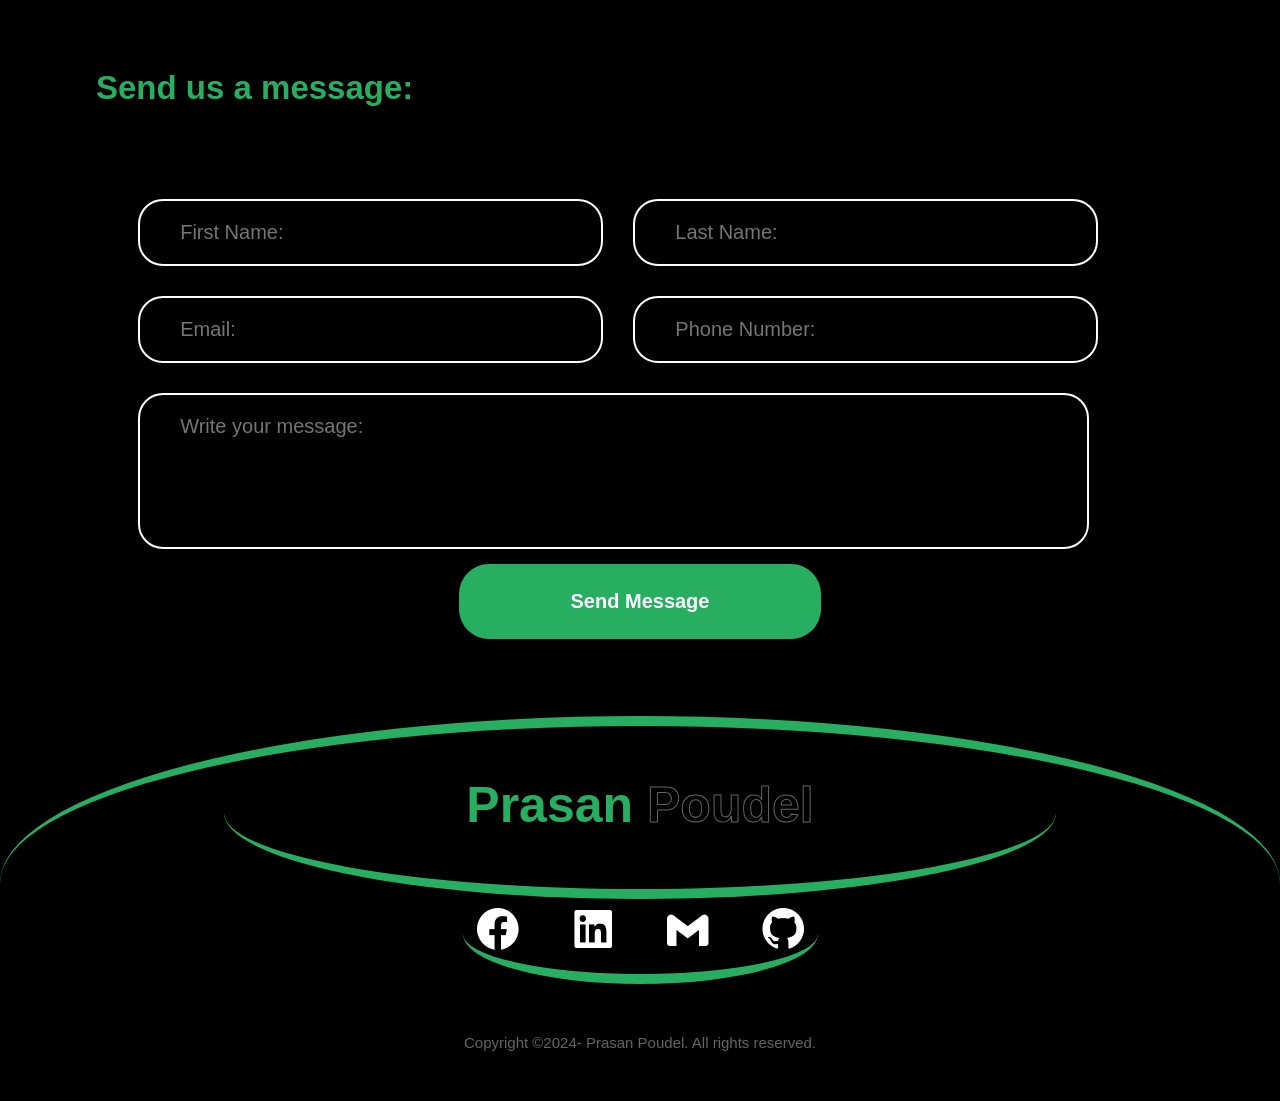
==== commit c7c42c00: "Fixed textarea placeholder" ====
--- a/index.html
+++ b/index.html
@@ -17,13 +17,13 @@
     <div class="top_whiteLine"></div>
   </div>
   <header>
-    <h1 class="primaryColor specialFont">Portfolio.</h1>
+    <h1 class="primaryColor highlitedText">Portfolio.</h1>
     <div class="navLinks">
       <ul> 
-      <li><a href="#hero" class="specialFont">Home</a></li>
-      <li><a href="#about" class="specialFont">About Me</a></li>
-      <li><a href="#projects" class="specialFont">Projects</a></li>
-      <li><a href="#contact" class="specialFont">Contact Me</a></li>
+      <li><a href="#hero" class="highlitedText">Home</a></li>
+      <li><a href="#about" class="highlitedText">About Me</a></li>
+      <li><a href="#projects" class="highlitedText">Projects</a></li>
+      <li><a href="#contact" class="highlitedText">Contact Me</a></li>
       </ul>
     </div>
     <button id="darkModeBtn" class='bx bx-moon' onclick="darkModeToggle()"></button>
@@ -34,9 +34,9 @@
 <p class="greet">
   <img src="./images/hello.png" alt="">, I'm
 </p>
-<h1 class="primaryColor specialFont">
+<h1 class="primaryColor highlitedText">
   Prasan
-<span class="transparentText specialFont">
+<span class="transparentText highlitedText">
 Poudel</span></h1>
 <p class="typewriter">
 </p>
@@ -51,7 +51,7 @@
 </ul>
 </div>
 <div class="heroBtn">
-  <a href="#contact" class="specialFont">Let's Talk</a>
+  <a href="#contact" class="highlitedText">Let's Talk</a>
 </div>
 </div>
 <div class="heroImg">
@@ -60,7 +60,7 @@
 
 <section class="about" id="about">
   <fieldset class="about-Box1" data-aos="fade-up" >
-    <legend class="primaryColor specialFont">Prasan Poudel</legend>
+    <legend class="primaryColor highlitedText">Prasan Poudel</legend>
     <ul>
       <li>
         <i class='bx bxs-briefcase'></i>
@@ -73,10 +73,6 @@
       <li>
         <i class='bx bxs-location-plus'></i>
         : Buddhabhumi-9,Kapilvastu <img src="./images/NepalFlag.png" alt="" class="NepalFlag">
-      </li>
-      <li>
-        <i class='bx bxs-phone'></i>
-        : +977-9841098***
       </li>
       <li>
         <i class='bx bxs-graduation'></i>
@@ -86,19 +82,19 @@
   </fieldset>
   <div class="about-Box2" data-aos="fade-up" >
     <p class="headingText">
-      Why you should <span class="transparentText specialFont">hire me</span> for your <span class="primaryColor specialFont">next </span><span class="primaryColor specialFont">project </span>?
+      Why you should <span class="transparentText highlitedText">hire me</span> for your <span class="primaryColor highlitedText">next </span><span class="primaryColor highlitedText">project </span>?
     </p>
     <p class="explanation">
       I'm a highly skilled web developer and also a computer science student with a passion for creating amazing and engaging web applications. I am currently studying bachelor in computer science and information technology from Tribhuvan University of Nepal. I am highly skilled in working with technologies like HTML, CSS, Tailwind, SASS, JavaScript along with React Js and also tools like git & github.
     </p>
     <p class="explanation"> I am always looking for new challenges and opportunities to expand my skill set. I am passionate about creating innovative and effective web solutions that make a fulfillment in my client's demand.
     </p>
-    <button class="downloadCV"><a href="./portfolio.pdf" class="specialFont">Download CV</a></button>
+    <button class="downloadCV"><a href="./portfolio.pdf" class="highlitedText">Download CV</a></button>
   </div>
 </section>
 <section class="mySkills">
   <div class="mySkillsTitle">
-    <p class="specialFont">My skills:</p>
+    <p class="highlitedText">My skills:</p>
   </div>
   <div class="skills" data-aos="fade-down" >
     <ul>
@@ -113,13 +109,13 @@
     </div>
   </section>
 <section class="projects" id="projects">
-<div class="projectsTitle specialFont">
+<div class="projectsTitle highlitedText">
   Projects:
 </div>
 <div class="allProjects">
 <div class="projects-Box1" data-aos="fade-up">
   <div class="allProjectsHeading">
-  <p class="headingText">My <span class="primaryColor specialfont">latest</span></p><p class="headingText">awesome <span class="transparentText specialFont">projects</span></p>
+  <p class="headingText">My <span class="primaryColor highlitedText">latest</span></p><p class="headingText">awesome <span class="transparentText highlitedText">projects</span></p>
   </div>
  <div class="project">
     <img src="./allProjectsImage/todoListAppImg.png" alt="">
@@ -140,17 +136,17 @@
     </div>
   </div>
   <div class="allProjectsLink">
-    <a href="./allProjects.html" class="specialFont">All Projects <i class='bx bx-link-external'></i></a>
+    <a href="./allProjects.html" class="highlitedText">All Projects <i class='bx bx-link-external'></i></a>
   </div>
 </div>
 </div>
 </section>
 
   <section class="testimonials" data-aos="fade-up" >
-    <p class="testimonialsTitle specialFont">Testimonials:</p>
+    <p class="testimonialsTitle highlitedText">Testimonials:</p>
     <div class="headingText">
-      What <span class="transparentText specialFont">my clients</span> have <br/>
-      to say <span class="primaryColor specialFont">about me</span>
+      What <span class="transparentText highlitedText">my clients</span> have <br/>
+      to say <span class="primaryColor highlitedText">about me</span>
     </div>
     <div class="clientTestimonials">
       <div class="clientTestimonial">
@@ -198,7 +194,7 @@
     </div>
   </section>
 <section class="contact" id="contact">
-  <p class="contactTitle specialFont">Send us a message:</p>
+  <p class="contactTitle highlitedText">Send us a message:</p>
   <div class="formContainer">
   <form id="myForm" data-aos="fade-up">
       <div class="form-fields">
@@ -223,14 +219,14 @@
               <div class="placeholder">Write your message:</div>
           </div>
       </div>
-      <input type="submit" value="Send Message" class="submitBtn specialFont" onclick="validateForm()">
+      <input type="submit" value="Send Message" class="submitBtn highlitedText" onclick="validateForm()">
   </form>
   </div>
 </section>
 <footer>
-  <h1 class="primaryColor specialFont">
+  <h1 class="primaryColor highlitedText">
     Prasan
-  <span class="transparentText specialFont">
+  <span class="transparentText highlitedText">
   Poudel</span></h1>
     <ul>
       <li>
--- a/style.css
+++ b/style.css
@@ -7,6 +7,7 @@
   font-weight: 500;
   color: var(--text-color);
   box-sizing: border-box;
+  font-family: sans-serif;
 }
 :root{
   font-size: var(--font-size);
@@ -21,7 +22,7 @@
   width: 100%;
   /* overflow: hidden; */
 }
-.specialFont{
+.highlitedText{
   font-weight: 750;
 }
 body{
@@ -182,7 +183,7 @@
 .heroBtn a{
   color: var(--primaryColor);
   text-decoration: underline;
-  font-size: 2.5rem;
+  font-size: 3.3rem;
 }
 
 .heroImg{
@@ -729,7 +730,9 @@
   z-index: 100;
 }
 .lds-facebook {
-  display: inline-block;
+  display: flex;
+  justify-content: center;
+  align-items: center;
   position: relative;
   width: 80px;
   height: 80px;
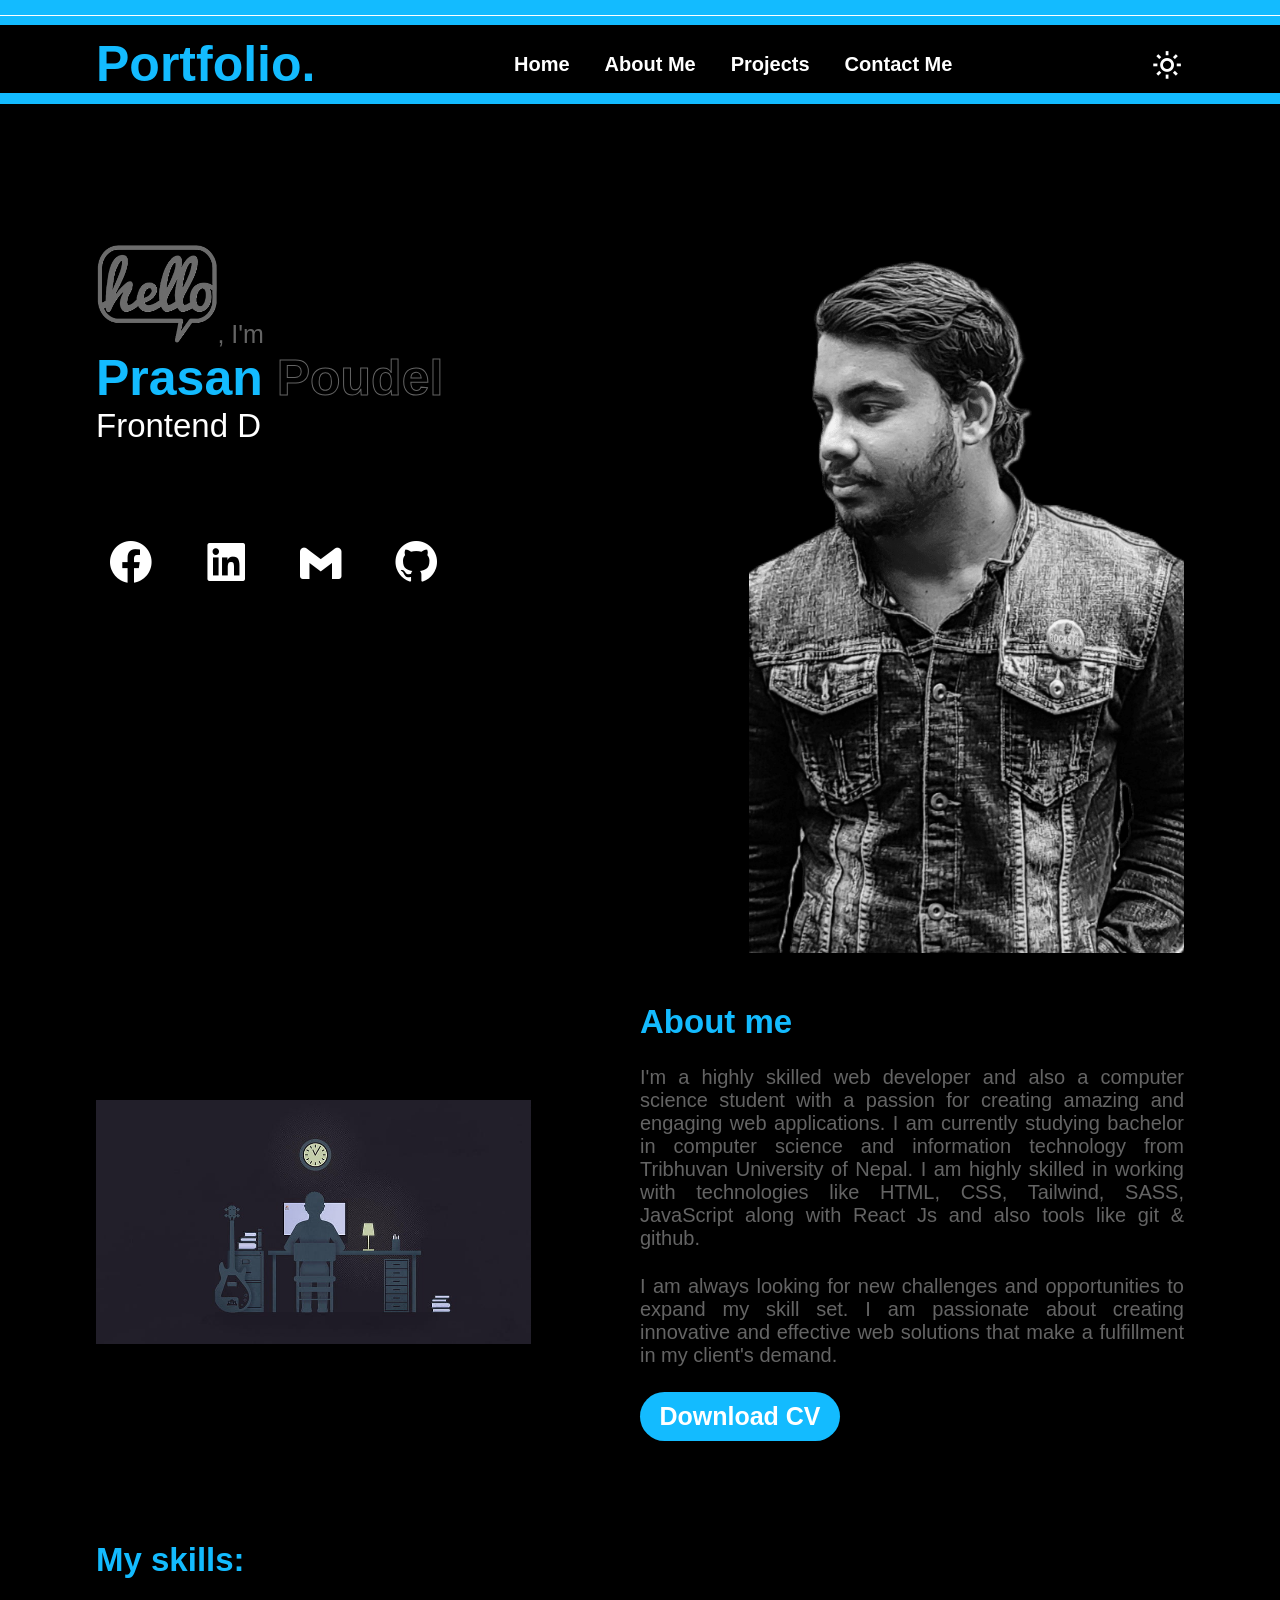
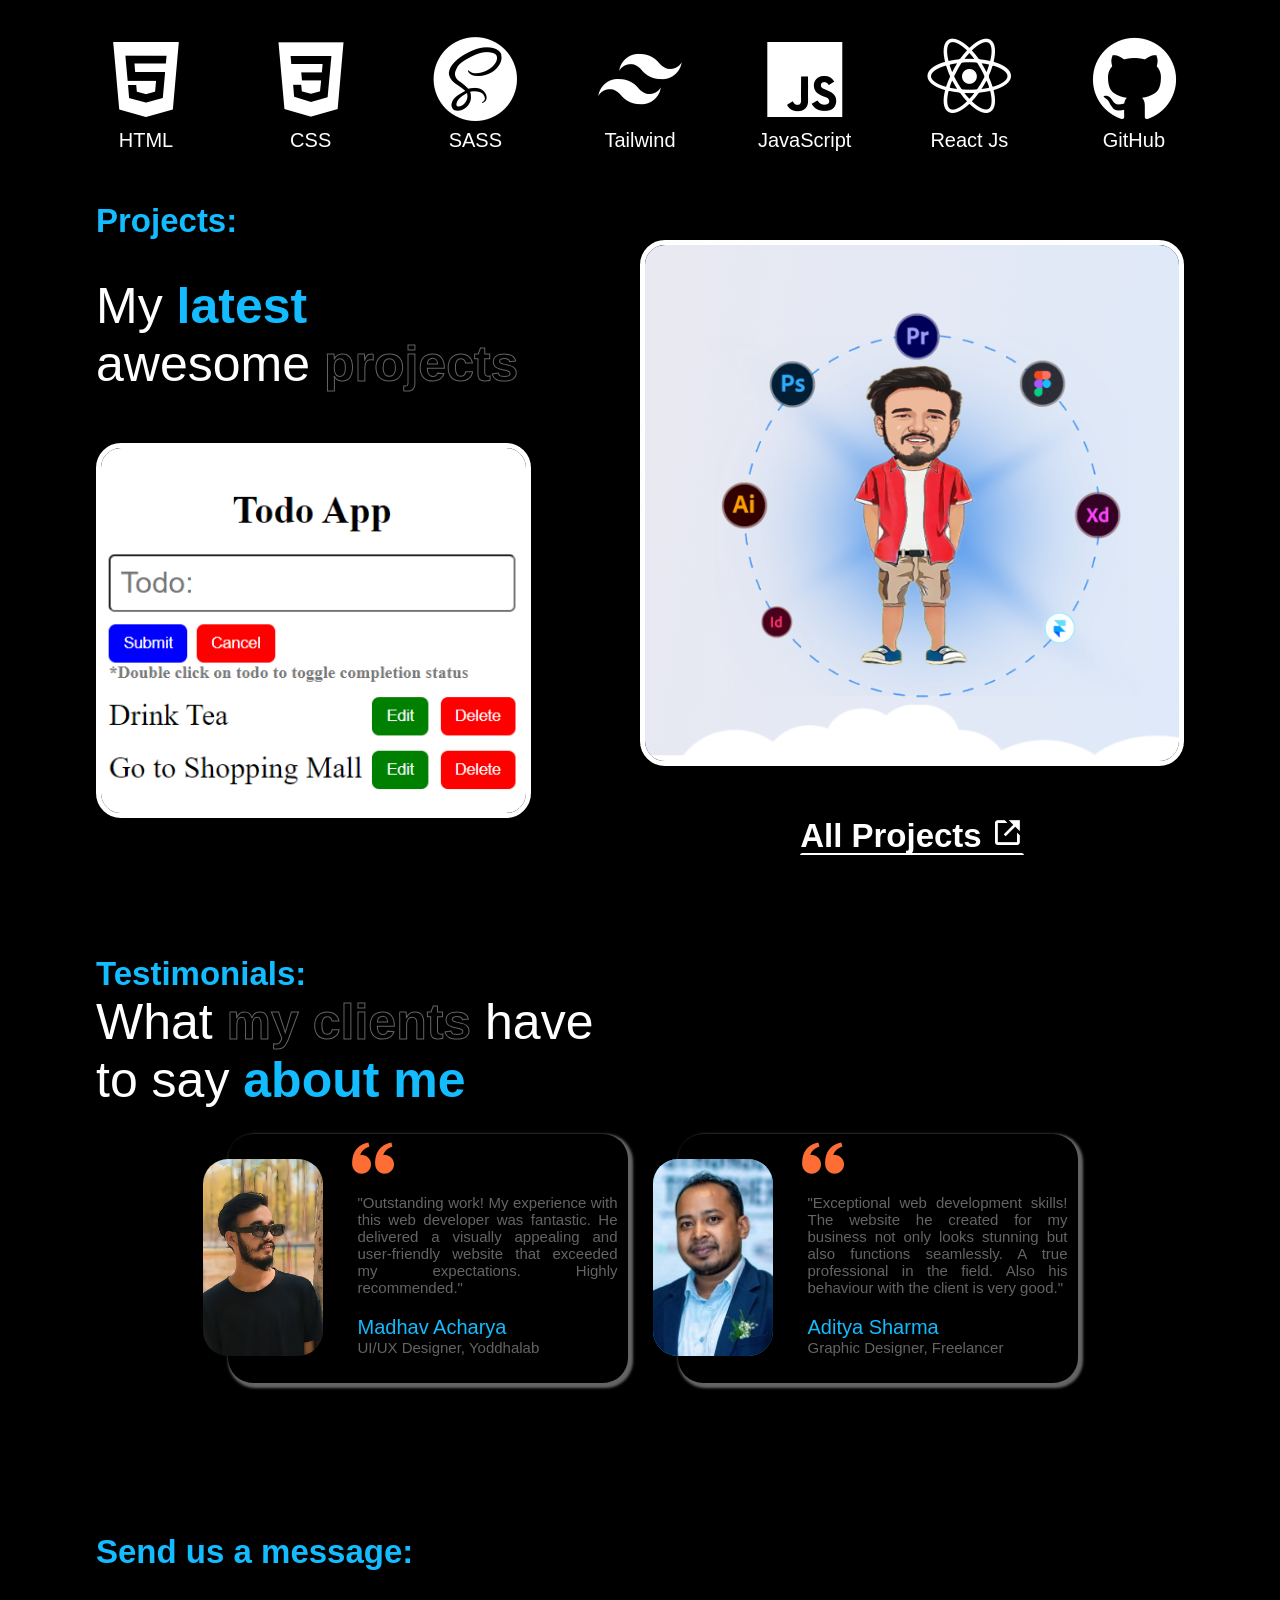
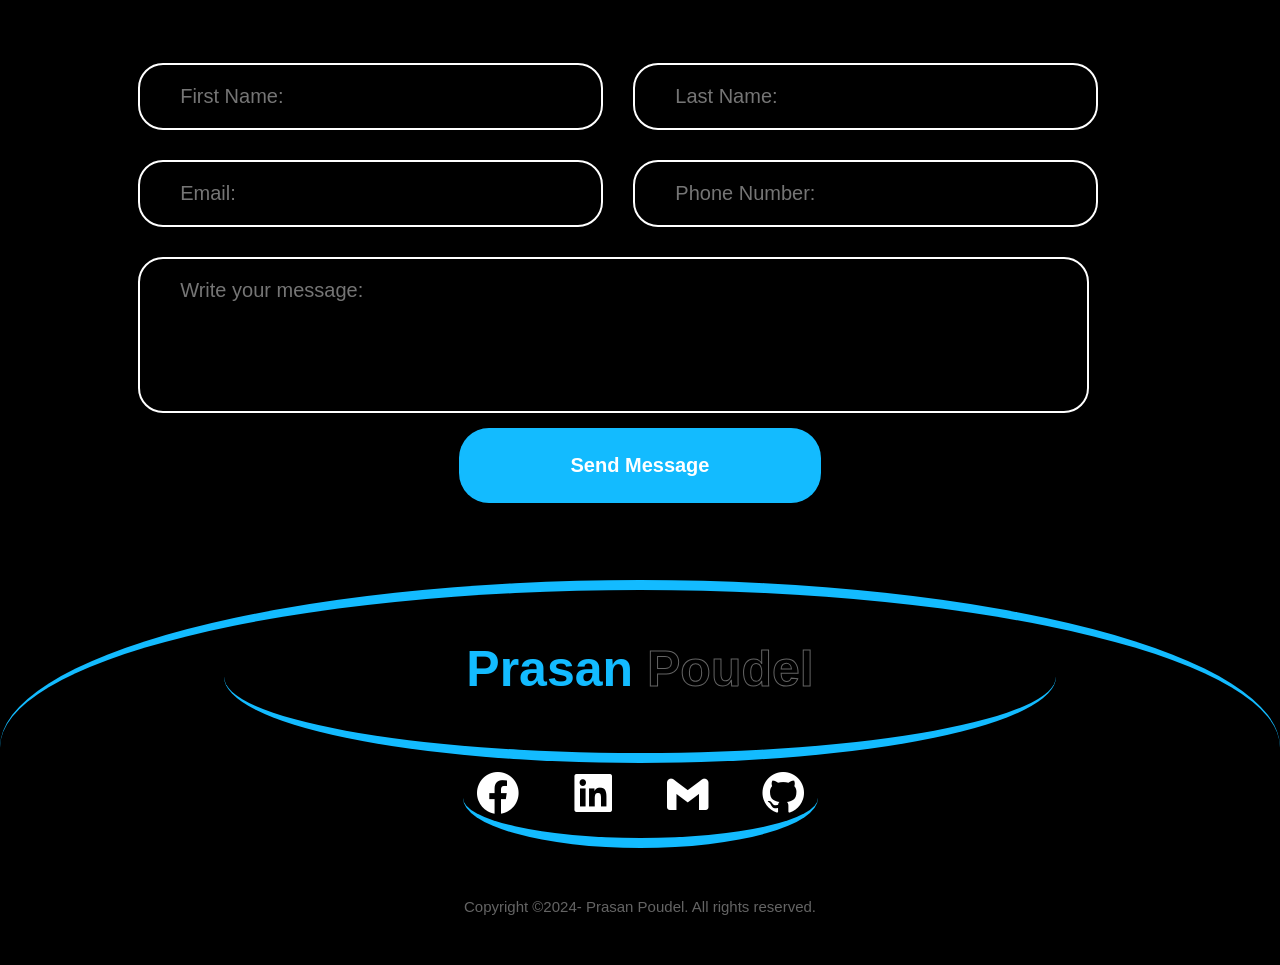
==== commit d56fd4d7: "update still remaining" ====
--- a/index.html
+++ b/index.html
@@ -50,39 +50,18 @@
   </li>
 </ul>
 </div>
-<div class="heroBtn">
-  <a href="#contact" class="highlitedText">Let's Talk</a>
-</div>
 </div>
 <div class="heroImg">
 </div>
 </section>
 
 <section class="about" id="about">
-  <fieldset class="about-Box1" data-aos="fade-up" >
-    <legend class="primaryColor highlitedText">Prasan Poudel</legend>
-    <ul>
-      <li>
-        <i class='bx bxs-briefcase'></i>
-        : React JS developer, Web developer
-      </li>
-      <li>
-        <i class='bx bxl-gmail'></i>
-        : prasanpoudel501 @gmail.com
-      </li>
-      <li>
-        <i class='bx bxs-location-plus'></i>
-        : Buddhabhumi-9,Kapilvastu <img src="./images/NepalFlag.png" alt="" class="NepalFlag">
-      </li>
-      <li>
-        <i class='bx bxs-graduation'></i>
-        :B.Sc. CSIT, Butwal Multiple Campus
-      </li>
-    </ul>
-  </fieldset>
+  <div class="about-Box1">
+    <img src="./images/1.jpg" alt=""/>
+  </div>
   <div class="about-Box2" data-aos="fade-up" >
-    <p class="headingText">
-      Why you should <span class="transparentText highlitedText">hire me</span> for your <span class="primaryColor highlitedText">next </span><span class="primaryColor highlitedText">project </span>?
+    <p class=" headingText highlitedText">
+    About me
     </p>
     <p class="explanation">
       I'm a highly skilled web developer and also a computer science student with a passion for creating amazing and engaging web applications. I am currently studying bachelor in computer science and information technology from Tribhuvan University of Nepal. I am highly skilled in working with technologies like HTML, CSS, Tailwind, SASS, JavaScript along with React Js and also tools like git & github.
--- a/style.css
+++ b/style.css
@@ -13,7 +13,7 @@
   font-size: var(--font-size);
   --font-size:10px;
   --background-color:#fff;
-  --primaryColor:#00305F;
+  --primaryColor:#13bbff;
   --text-color:rgba(100, 100, 100, 1);
   --useful-text:#000;
 }
@@ -74,8 +74,6 @@
   font-size: 2rem;
   position: relative;
   cursor: pointer;
-  border-left: 1px solid var(--useful-text);
-  padding-left: 20px;
 }
 .navLinks a::before{
   content: "";
@@ -175,17 +173,6 @@
   background: var(--primaryColor);
   color: #fff;
 }
-.heroBtn{
-  display: flex;
-  gap: 25px;
-  margin: 10px 0 0 0;
-}
-.heroBtn a{
-  color: var(--primaryColor);
-  text-decoration: underline;
-  font-size: 3.3rem;
-}
-
 .heroImg{
   background-image: url(./images/model.png);
   background-position: center;
@@ -223,32 +210,18 @@
   justify-content: space-between;
   align-items: center;
 }
+.about .headingText{
+  color: var(--primaryColor);
+  font-size: 3.3rem;
+}
 .about-Box1{
+  display: flex;
+  align-items: center;
+  justify-content: center;
+}
+.about-Box1 img{
   height: 100%;
   width: 100%;
-}
-.about-Box1 {
-  border: 5px solid var(--useful-text);
-  padding: 10% 10px 10% 10px;
-  border-radius:25px;
-}
-.about-Box1 ul{
-  display: flex;
-  flex-direction: column;
-  gap: 25px;
-  height: 100%;
-}
-.about-Box1 ul li i{
-  font-size: 5rem;
-  color: var(--useful-text);
-} 
-.NepalFlag{
-  height: 3.3rem;
-}
-.about-Box1 ul li{
-  display: flex;
-  font-size: 2rem;
-  text-align: justify;
 }
 .about-Box2{
   display: flex;
@@ -292,13 +265,15 @@
 @media screen and (max-width:1200px) {
   .about{
    grid-template-columns: 1fr;
-   row-gap: 100px;
-  }
-  .about-Box1, .about-Box2{
+  }
+  .about-Box2{
     width: 100% !important;
   }
   .about-Box1 legend{
     text-align: center;
+  }
+  .about-Box1{
+    display: none;
   }
 }
 /* testimonials section */
@@ -313,10 +288,12 @@
   margin-top: 25px;
   display: flex;
   align-items: center;
+  justify-content: center;
   gap: 50px;
   flex-wrap: wrap;
   padding-bottom: 50px;
   padding-left: 25px;
+
 }
 .clientTestimonial{
   display: flex;
@@ -701,7 +678,7 @@
 .darkMode{
   --background-color:#000;
   --useful-text:#fff;
-  --primaryColor: #27AE60;
+  --primaryColor: #13bbff;
   --text-color: rgba(100, 100, 100, 1);
 }
 #darkModeBtn{
